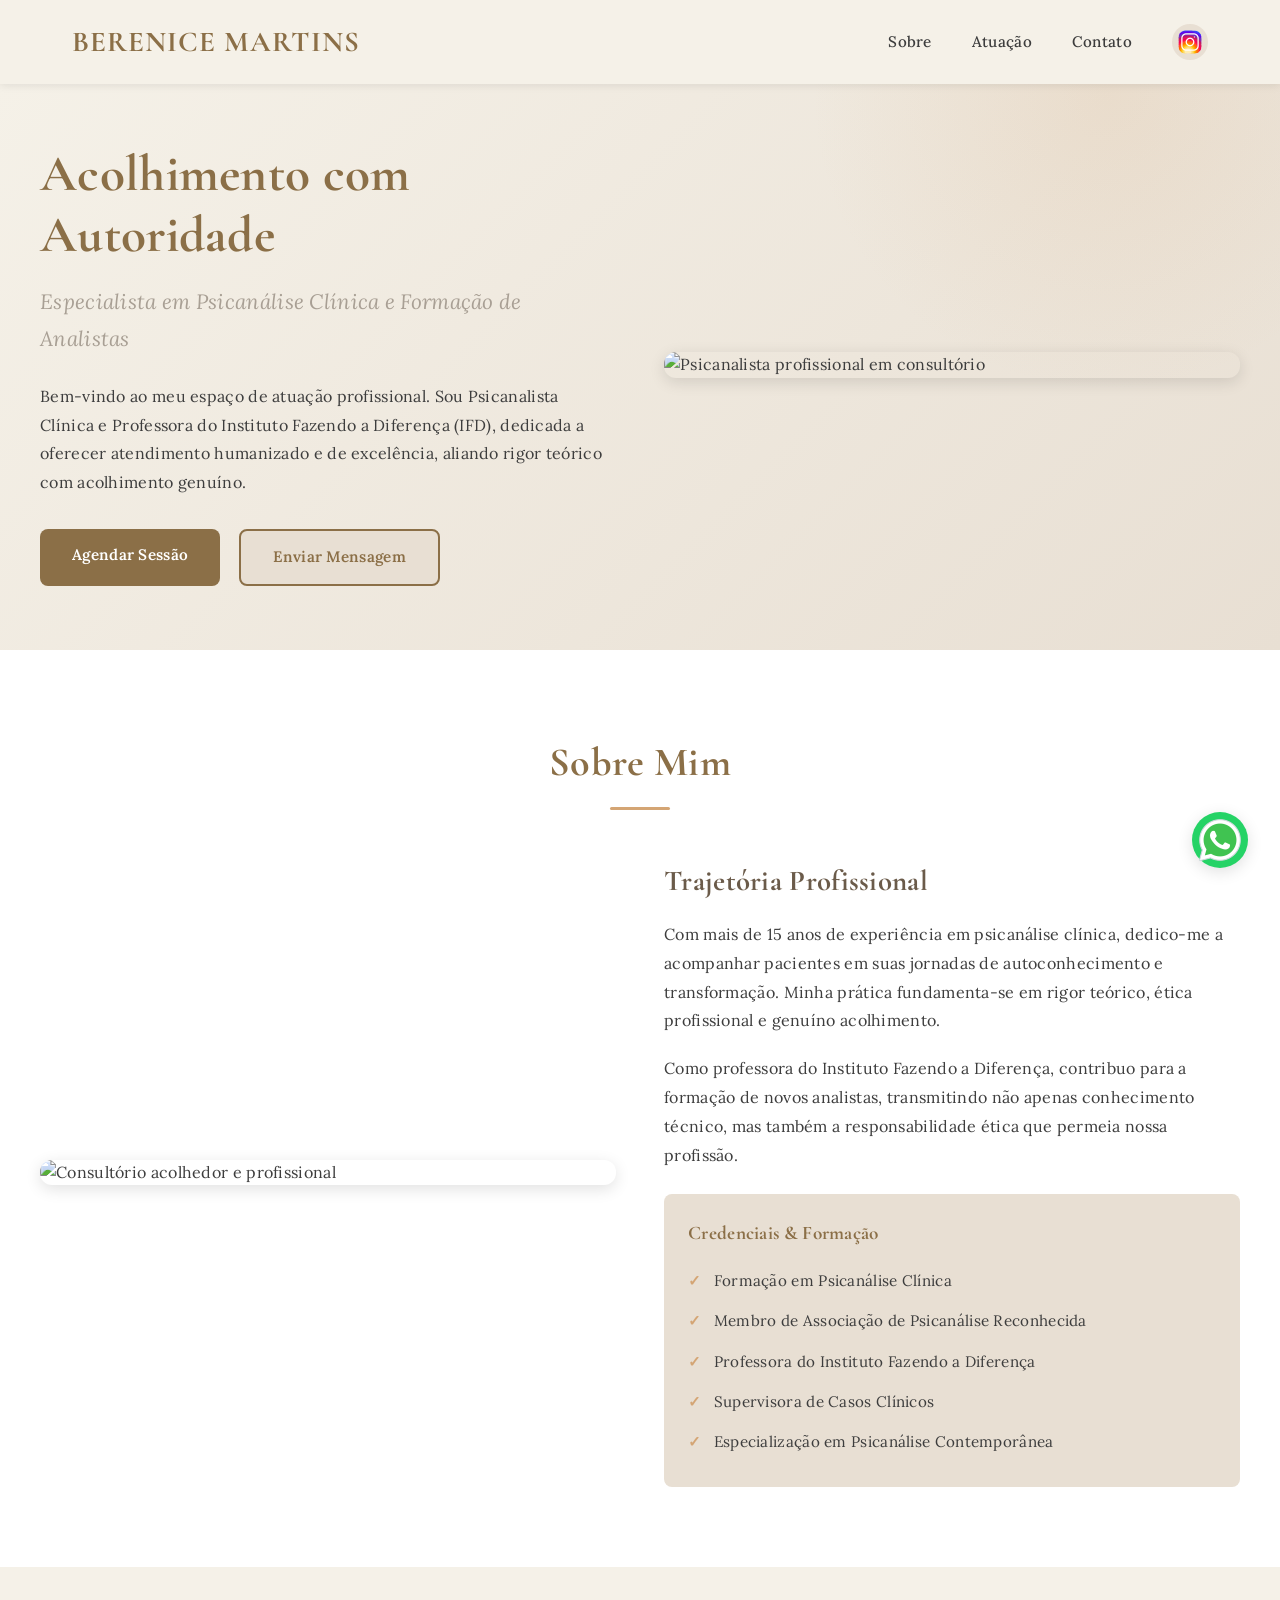
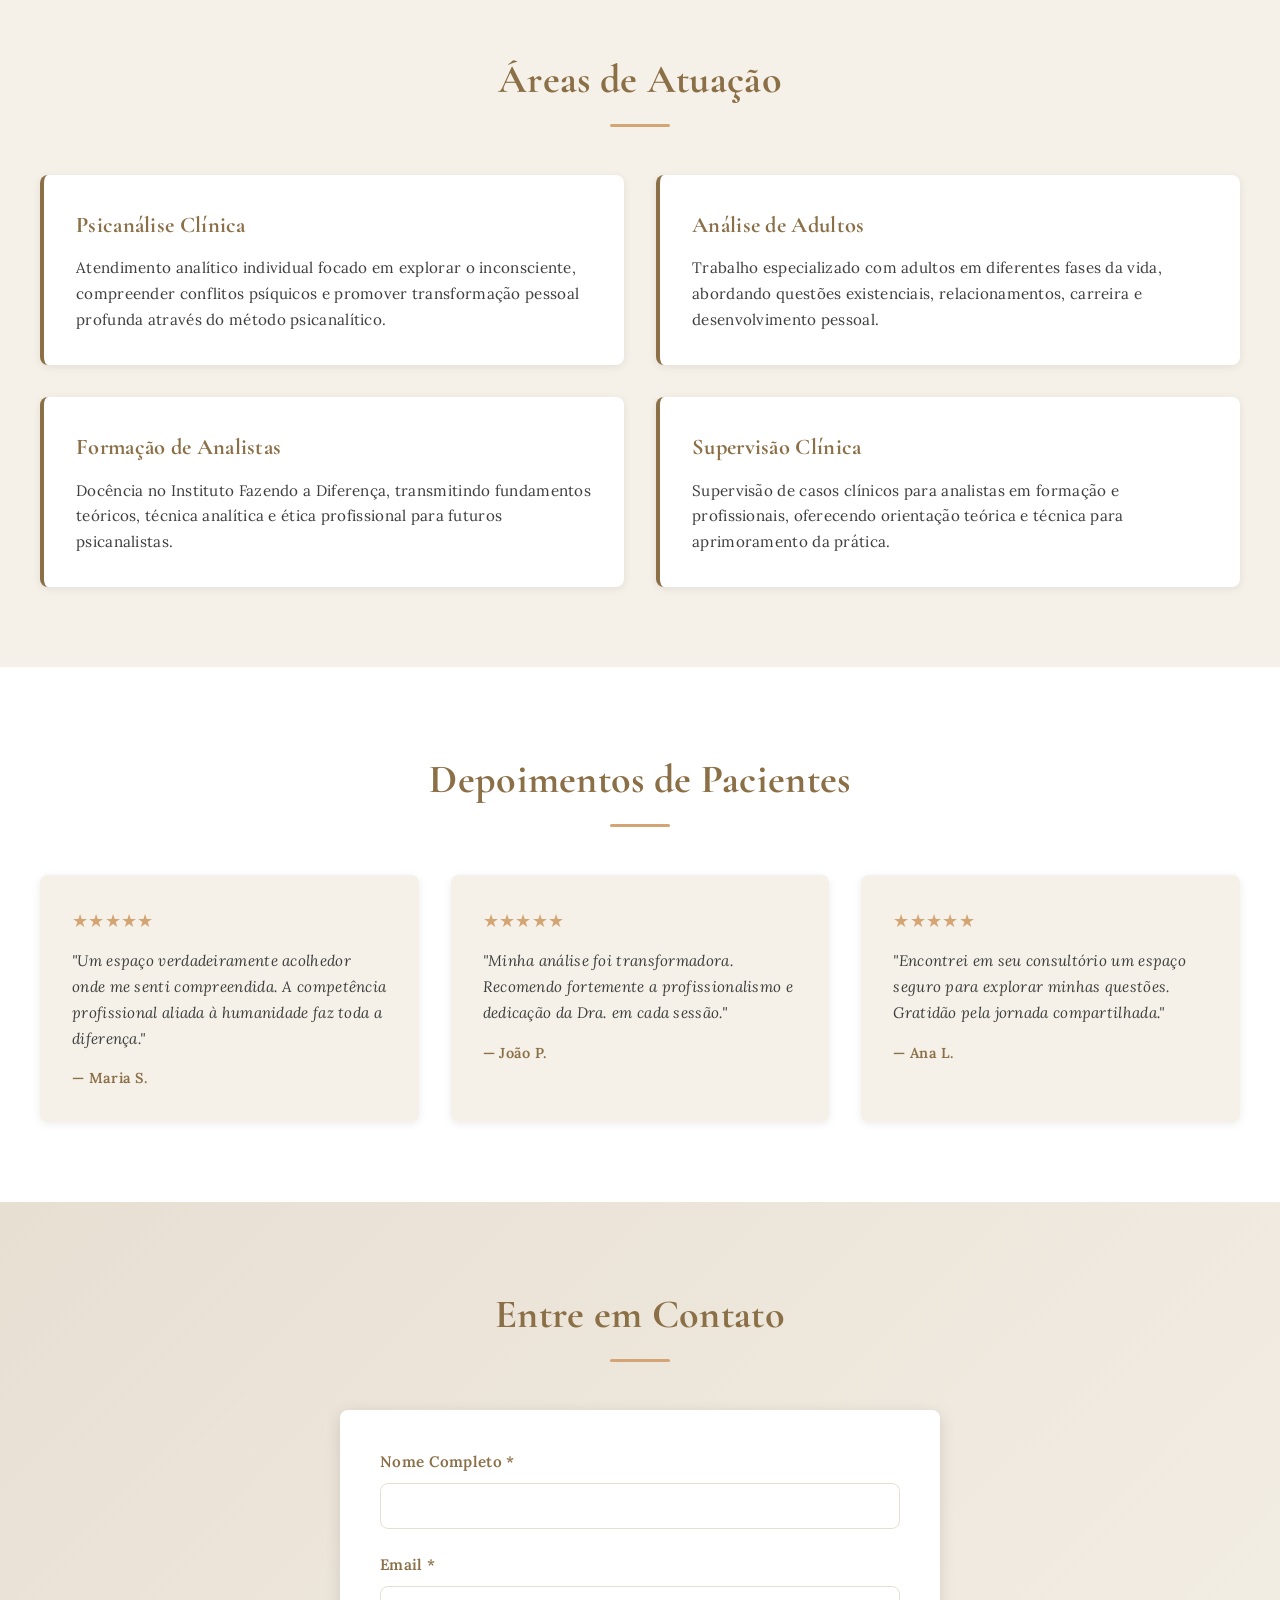
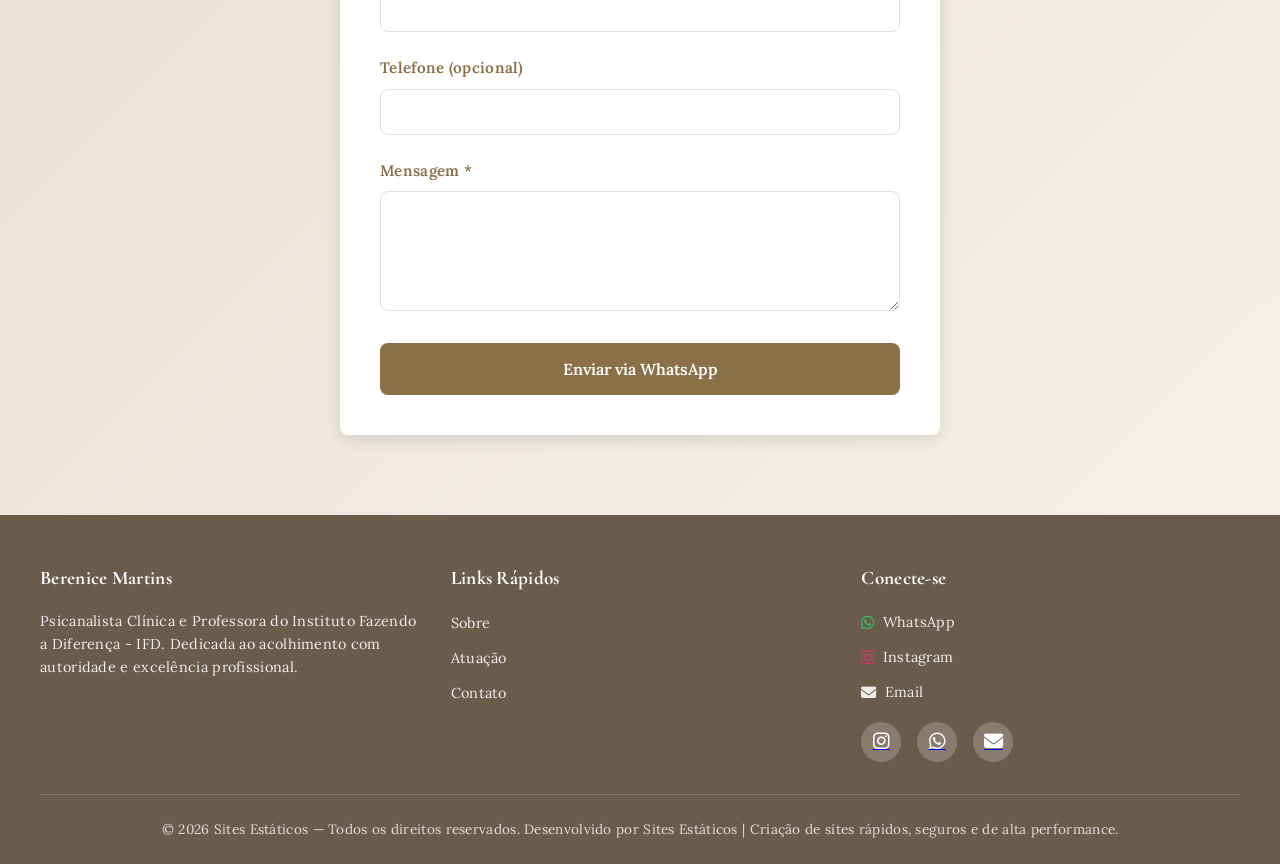
==== index.html @ ac076298 "correcao titulo" ====
<!doctype html>
<html lang="pt-BR">

<head>
  <meta charset="UTF-8" />
  <meta name="viewport" content="width=device-width, initial-scale=1.0, maximum-scale=1" />
  <meta name="description"
    content="Portfólio profissional de Psicanalista Clínica e Professora. Especialista em psicanálise clínica e formação de analistas. Acolhimento com autoridade." />
  <meta name="keywords" content="psicanalista, psicanálise, consultório, terapia, análise clínica" />
  <meta name="author" content="Dra. Psicanalista" />
  <meta property="og:title" content="Portfólio - Psicanalista Clínica & Professora" />
  <meta property="og:description" content="Especialista em psicanálise clínica. Acolhimento com autoridade." />
  <meta property="og:type" content="website" />

  <title>Psicanalista Clínica & Professora IFD Berenice Martins </title>
  <meta name="description"
    content="Psicanalista clínica no Piauíe online.">
  <link rel="stylesheet" href="https://cdnjs.cloudflare.com/ajax/libs/font-awesome/6.5.0/css/all.min.css">
  <link rel="preconnect" href="https://fonts.googleapis.com" />
  <link rel="preconnect" href="https://fonts.gstatic.com" crossorigin />
  <link
    href="https://fonts.googleapis.com/css2?family=Cormorant+Garamond:wght@400;500;600;700&family=Lora:wght@400;500;600&display=swap"
    rel="stylesheet" />
  <link rel="stylesheet" href="style.css">
</head>

<body>
  <!-- HEADER -->
  <header id="header">
    <div class="header-container">
      <a href="#" class="logo">BERENICE MARTINS</a>
      <nav>
        <ul>
          <li><a href="#sobre">Sobre</a></li>
          <li><a href="#atuacao">Atuação</a></li>
          <li><a href="#contato">Contato</a></li>
          <li class="social-header">
            <a href="https://www.instagram.com/berenicemartins.psi?igsh=Nmk4bHhrZTNqcXdi" target="_blank"
              rel="noopener noreferrer" title="Instagram"><img src="./assets/icons/icons8-instagram-30.png"
                alt="logo instagram"></a>
          </li>
        </ul>
      </nav>
    </div>
  </header>

  <!-- HERO SECTION -->
  <section class="hero">
    <div class="hero-container">
      <div class="hero-content">
        <h1>Acolhimento com Autoridade</h1>
        <p class="tagline">Especialista em Psicanálise Clínica e Formação de Analistas</p>
        <p>Bem-vindo ao meu espaço de atuação profissional. Sou Psicanalista Clínica e Professora do Instituto Fazendo a
          Diferença (IFD), dedicada a oferecer atendimento humanizado e de excelência, aliando rigor teórico com
          acolhimento genuíno.</p>
        <div class="cta-buttons">
          <a href="https://wa.me/5589994256021?text=Olá%2C%20gostaria%20de%20agendar%20uma%20sessão" target="_blank"
            class="btn btn-primary">Agendar Sessão</a>
          <a href="#contato" class="btn btn-secondary">Enviar Mensagem</a>
        </div>
      </div>
      <div class="hero-image">
        <img
          src="https://d2xsxph8kpxj0f.cloudfront.net/310419663032127117/JMiGe8tfADAdEvkP9dxLSn/hero-portrait-fhfPTEpHyEmERUcUrVKMDW.webp"
          alt="Psicanalista profissional em consultório" />
      </div>
    </div>
  </section>

  <!-- SOBRE SECTION -->
  <section class="sobre" id="sobre">
    <div class="section-container">
      <h2 class="section-title">Sobre Mim</h2>
      <div class="sobre-grid">
        <div class="sobre-image">
          <img
            src="https://d2xsxph8kpxj0f.cloudfront.net/310419663032127117/JMiGe8tfADAdEvkP9dxLSn/hero-consultorio-MKB4hD79UUqVMburv5hpd2.webp"
            alt="Consultório acolhedor e profissional" />
        </div>
        <div class="sobre-content">
          <h3>Trajetória Profissional</h3>
          <p>Com mais de 15 anos de experiência em psicanálise clínica, dedico-me a acompanhar pacientes em suas
            jornadas de autoconhecimento e transformação. Minha prática fundamenta-se em rigor teórico, ética
            profissional e genuíno acolhimento.</p>
          <p>Como professora do Instituto Fazendo a Diferença, contribuo para a formação de novos analistas,
            transmitindo não apenas conhecimento técnico, mas também a responsabilidade ética que permeia nossa
            profissão.</p>
          <div class="credentials">
            <h4>Credenciais & Formação</h4>
            <ul>
              <li>Formação em Psicanálise Clínica</li>
              <li>Membro de Associação de Psicanálise Reconhecida</li>
              <li>Professora do Instituto Fazendo a Diferença</li>
              <li>Supervisora de Casos Clínicos</li>
              <li>Especialização em Psicanálise Contemporânea</li>
            </ul>
          </div>
        </div>
      </div>
    </div>
  </section>

  <!-- ATUAÇÃO SECTION -->
  <section class="atuacao" id="atuacao">
    <div class="section-container">
      <h2 class="section-title">Áreas de Atuação</h2>
      <div class="atuacao-grid">
        <div class="atuacao-card">
          <h3>Psicanálise Clínica</h3>
          <p>Atendimento analítico individual focado em explorar o inconsciente, compreender conflitos psíquicos e
            promover transformação pessoal profunda através do método psicanalítico.</p>
        </div>
        <div class="atuacao-card">
          <h3>Análise de Adultos</h3>
          <p>Trabalho especializado com adultos em diferentes fases da vida, abordando questões existenciais,
            relacionamentos, carreira e desenvolvimento pessoal.</p>
        </div>
        <div class="atuacao-card">
          <h3>Formação de Analistas</h3>
          <p>Docência no Instituto Fazendo a Diferença, transmitindo fundamentos teóricos, técnica analítica e ética
            profissional para futuros psicanalistas.</p>
        </div>
        <div class="atuacao-card">
          <h3>Supervisão Clínica</h3>
          <p>Supervisão de casos clínicos para analistas em formação e profissionais, oferecendo orientação teórica e
            técnica para aprimoramento da prática.</p>
        </div>
      </div>
    </div>
  </section>

  <!-- PROVA SOCIAL SECTION -->
  <section class="prova-social">
    <div class="section-container">
      <h2 class="section-title">Depoimentos de Pacientes</h2>
      <div class="testimonials">
        <div class="testimonial-card">
          <div class="stars">★★★★★</div>
          <p class="testimonial-text">"Um espaço verdadeiramente acolhedor onde me senti compreendida. A competência
            profissional aliada à humanidade faz toda a diferença."</p>
          <p class="testimonial-author">— Maria S.</p>
        </div>
        <div class="testimonial-card">
          <div class="stars">★★★★★</div>
          <p class="testimonial-text">"Minha análise foi transformadora. Recomendo fortemente a profissionalismo e
            dedicação da Dra. em cada sessão."</p>
          <p class="testimonial-author">— João P.</p>
        </div>
        <div class="testimonial-card">
          <div class="stars">★★★★★</div>
          <p class="testimonial-text">"Encontrei em seu consultório um espaço seguro para explorar minhas questões.
            Gratidão pela jornada compartilhada."</p>
          <p class="testimonial-author">— Ana L.</p>
        </div>
      </div>
    </div>
  </section>

  <!-- CONTATO SECTION -->
  <section class="contato" id="contato">
    <div class="section-container">
      <h2 class="section-title">Entre em Contato</h2>
      <div class="form-container">
        <form id="contactForm">
          <div class="form-group required">
            <label for="name">Nome Completo</label>
            <input type="text" id="name" name="name" required />
          </div>
          <div class="form-group required">
            <label for="email">Email</label>
            <input type="email" id="email" name="email" required />
          </div>
          <div class="form-group">
            <label for="phone">Telefone (opcional)</label>
            <input type="tel" id="phone" name="phone" />
          </div>
          <div class="form-group required">
            <label for="message">Mensagem</label>
            <textarea id="message" name="message" required></textarea>
          </div>
          <button type="submit" class="form-submit">Enviar via WhatsApp</button>
          <div id="formFeedback" class="form-feedback"></div>
        </form>
      </div>
    </div>
  </section>
  <!-- FOOTER -->
  <footer>
    <div class="footer-container">
      <div class="footer-grid">
        <div class="footer-section">
          <h4>Berenice Martins</h4>
          <p>
            Psicanalista Clínica e Professora do Instituto Fazendo a Diferença - IFD.
            Dedicada ao acolhimento com autoridade e excelência profissional.
          </p>
        </div>

        <div class="footer-section">
          <h4>Links Rápidos</h4>
          <ul class="footer-links">
            <li><a href="#sobre">Sobre</a></li>
            <li><a href="#atuacao">Atuação</a></li>
            <li><a href="#contato">Contato</a></li>
          </ul>
        </div>

        <div class="footer-section">
          <h4>Conecte-se</h4>
          <ul class="footer-links">
            <li>
              <a href="https://wa.me/5589994256021" target="_blank">
                <i class="fa-brands fa-whatsapp"></i> WhatsApp
              </a>
            </li>
            <li>
              <a href="https://www.instagram.com/berenicemartins.psi?igsh=Nmk4bHhrZTNqcXdi" target="_blank">
                <i class="fa-brands fa-instagram"></i> Instagram
              </a>
            </li>
            <li>
              <a href="mailto:psiberenicemartins@gmail.com">
                <i class="fa-solid fa-envelope"></i> Email
              </a>
            </li>
          </ul>

          <div class="footer-social">
            <a href="https://instagram.com/psicanalista" target="_blank" rel="noopener noreferrer" title="Instagram">
              <i class="fa-brands fa-instagram"></i>
            </a>

            <a href="https://wa.me/5589994256021" target="_blank" rel="noopener noreferrer" title="WhatsApp">
              <i class="fa-brands fa-whatsapp"></i>
            </a>

            <a href="mailto:contato@psicanalista.com" title="Email">
              <i class="fa-solid fa-envelope"></i>
            </a>
          </div>
        </div>
      </div>

      <div class="footer-bottom">
        <p>
          &copy; <span id="year"></span> Sites Estáticos — Todos os direitos reservados.
          Desenvolvido por Sites Estáticos | Criação de sites rápidos, seguros e de alta performance.
        </p>
      </div>
    </div>
  </footer>

  <!-- FLOATING WHATSAPP BUTTON -->
  <a href="https://wa.me/5589994256021" target="_blank" rel="noopener noreferrer" class="whatsapp-float"
    title="Contate via WhatsApp"><img src="./assets/icons/icons8-whatsapp-50.png" alt="" srcset=""></a>
  <script src="./script.js"></script>
</body>

</html>
---- style.css ----
* {
  margin: 0;
  padding: 0;
  box-sizing: border-box;
}

:root {
  --color-bege-light: #F5F1E8;
  --color-bege-arena: #E8DFD3;
  --color-marrom-medio: #6B5B4A;
  --color-marrom-cafe: #8B6F47;
  --color-taupe: #A89F94;
  --color-caramelo: #D4A574;
  --color-text-dark: #3D3D3D;
  --color-white: #FFFFFF;
  --transition-smooth: all 0.3s ease;
  --shadow-subtle: 0 2px 8px rgba(0, 0, 0, 0.08);
  --shadow-medium: 0 4px 16px rgba(0, 0, 0, 0.12);
  --border-radius: 8px;
}

html {
  scroll-behavior: smooth;
}

body {
  font-family: 'Lora', serif;
  background-color: var(--color-bege-light);
  color: var(--color-text-dark);
  line-height: 1.6;
  letter-spacing: 0.3px;
}

/* HEADER */
header {
  position: fixed;
  top: 0;
  width: 100%;
  background-color: rgba(245, 241, 232, 0.98);
  backdrop-filter: blur(10px);
  box-shadow: var(--shadow-subtle);
  z-index: 1000;
  transition: var(--transition-smooth);
}

header.scrolled {
  box-shadow: var(--shadow-medium);
}

.header-container {
  max-width: 1200px;
  margin: 0 auto;
  padding: 1.2rem 2rem;
  display: flex;
  justify-content: space-between;
  align-items: center;
}

.logo {
  font-family: 'Cormorant Garamond', serif;
  font-size: 1.8rem;
  font-weight: 700;
  color: var(--color-marrom-cafe);
  text-decoration: none;
  letter-spacing: 1px;
  transition: var(--transition-smooth);
}

.logo:hover {
  color: var(--color-caramelo);
}

nav ul {
  display: flex;
  list-style: none;
  gap: 2.5rem;
  align-items: center;
}

nav a {
  text-decoration: none;
  color: var(--color-text-dark);
  font-size: 0.95rem;
  font-weight: 500;
  transition: var(--transition-smooth);
  position: relative;
}

nav a::after {
  content: '';
  position: absolute;
  bottom: -4px;
  left: 0;
  width: 0;
  height: 2px;
  background-color: var(--color-marrom-cafe);
  transition: width 0.3s ease;
}

nav a:hover::after {
  width: 100%;
}

.social-header {
  display: flex;
  gap: 1.2rem;
  align-items: center;
}

.social-header a {
  display: inline-flex;
  align-items: center;
  justify-content: center;
  width: 36px;
  height: 36px;
  border-radius: 50%;
  background-color: var(--color-bege-arena);
  color: var(--color-marrom-cafe);
  transition: var(--transition-smooth);
  font-size: 1rem;
}

.social-header a:hover {
  background-color: var(--color-marrom-cafe);
  color: var(--color-white);
  transform: translateY(-2px);
}

/* HERO SECTION */
.hero {
  margin-top: 80px;
  padding: 4rem 2rem;
  background: linear-gradient(135deg, var(--color-bege-light) 0%, var(--color-bege-arena) 100%);
  position: relative;
  overflow: hidden;
}

.hero::before {
  content: '';
  position: absolute;
  top: -50%;
  right: -10%;
  width: 600px;
  height: 600px;
  background: radial-gradient(circle, rgba(212, 165, 116, 0.15) 0%, transparent 70%);
  border-radius: 50%;
  pointer-events: none;
}

.hero-container {
  max-width: 1200px;
  margin: 0 auto;
  display: grid;
  grid-template-columns: 1fr 1fr;
  gap: 3rem;
  align-items: center;
  position: relative;
  z-index: 1;
}

.hero-content h1 {
  font-family: 'Cormorant Garamond', serif;
  font-size: 3.2rem;
  font-weight: 700;
  color: var(--color-marrom-cafe);
  margin-bottom: 1rem;
  line-height: 1.2;
}

.hero-content .tagline {
  font-size: 1.3rem;
  color: var(--color-taupe);
  font-style: italic;
  margin-bottom: 1.5rem;
  font-weight: 400;
}

.hero-content p {
  font-size: 1rem;
  color: var(--color-text-dark);
  margin-bottom: 2rem;
  line-height: 1.8;
}

.cta-buttons {
  display: flex;
  gap: 1.2rem;
  flex-wrap: wrap;
}

.btn {
  padding: 0.9rem 2rem;
  border: none;
  border-radius: var(--border-radius);
  font-family: 'Lora', serif;
  font-size: 0.95rem;
  font-weight: 600;
  cursor: pointer;
  transition: var(--transition-smooth);
  text-decoration: none;
  display: inline-block;
  text-align: center;
}

.btn-primary {
  background-color: var(--color-marrom-cafe);
  color: var(--color-white);
}

.btn-primary:hover {
  background-color: var(--color-caramelo);
  transform: translateY(-2px);
  box-shadow: var(--shadow-medium);
}

.btn-secondary {
  background-color: var(--color-bege-arena);
  color: var(--color-marrom-cafe);
  border: 2px solid var(--color-marrom-cafe);
}

.btn-secondary:hover {
  background-color: var(--color-marrom-cafe);
  color: var(--color-white);
  transform: translateY(-2px);
}

.hero-image {
  position: relative;
  border-radius: 12px;
  overflow: hidden;
  box-shadow: var(--shadow-medium);
}

.hero-image img {
  width: 100%;
  height: auto;
  display: block;
  transition: transform 0.4s ease;
}

.hero-image:hover img {
  transform: scale(1.02);
}

/* FLOATING WHATSAPP BUTTON */
.whatsapp-float {
  position: fixed;
  bottom: 2rem;
  right: 2rem;
  width: 56px;
  height: 56px;
  background-color: #25D366;
  border-radius: 50%;
  display: flex;
  align-items: center;
  justify-content: center;
  color: white;
  font-size: 1.8rem;
  text-decoration: none;
  box-shadow: var(--shadow-medium);
  transition: var(--transition-smooth);
  z-index: 999;
}

.whatsapp-float:hover {
  transform: scale(1.1) translateY(-4px);
  background-color: #20BA5A;
}

/* SOBRE SECTION */
.sobre {
  padding: 5rem 2rem;
  background-color: var(--color-white);
}

.section-container {
  max-width: 1200px;
  margin: 0 auto;
}

.section-title {
  font-family: 'Cormorant Garamond', serif;
  font-size: 2.5rem;
  font-weight: 700;
  color: var(--color-marrom-cafe);
  margin-bottom: 3rem;
  text-align: center;
  position: relative;
  padding-bottom: 1rem;
}

.section-title::after {
  content: '';
  position: absolute;
  bottom: 0;
  left: 50%;
  transform: translateX(-50%);
  width: 60px;
  height: 3px;
  background-color: var(--color-caramelo);
  border-radius: 2px;
}

.sobre-grid {
  display: grid;
  grid-template-columns: 1fr 1fr;
  gap: 3rem;
  align-items: center;
}

.sobre-image {
  border-radius: 12px;
  overflow: hidden;
  box-shadow: var(--shadow-medium);
}

.sobre-image img {
  width: 100%;
  height: auto;
  display: block;
}

.sobre-content h3 {
  font-family: 'Cormorant Garamond', serif;
  font-size: 1.8rem;
  color: var(--color-marrom-medio);
  margin-bottom: 1rem;
}

.sobre-content p {
  font-size: 1rem;
  color: var(--color-text-dark);
  margin-bottom: 1.2rem;
  line-height: 1.8;
}

.credentials {
  background-color: var(--color-bege-arena);
  padding: 1.5rem;
  border-radius: var(--border-radius);
  margin-top: 1.5rem;
}

.credentials h4 {
  font-family: 'Cormorant Garamond', serif;
  font-size: 1.2rem;
  color: var(--color-marrom-cafe);
  margin-bottom: 0.8rem;
}

.credentials ul {
  list-style: none;
  padding-left: 0;
}

.credentials li {
  padding: 0.5rem 0;
  color: var(--color-text-dark);
  font-size: 0.95rem;
}

.credentials li::before {
  content: '✓ ';
  color: var(--color-caramelo);
  font-weight: bold;
  margin-right: 0.5rem;
}

/* ATUAÇÃO SECTION */
.atuacao {
  padding: 5rem 2rem;
  background-color: var(--color-bege-light);
}

.atuacao-grid {
  display: grid;
  grid-template-columns: repeat(2, 1fr);
  gap: 2rem;
}

.atuacao-card {
  background-color: var(--color-white);
  padding: 2rem;
  border-radius: var(--border-radius);
  box-shadow: var(--shadow-subtle);
  transition: var(--transition-smooth);
  border-left: 4px solid var(--color-marrom-cafe);
}

.atuacao-card:hover {
  transform: translateY(-4px);
  box-shadow: var(--shadow-medium);
}

.atuacao-card h3 {
  font-family: 'Cormorant Garamond', serif;
  font-size: 1.4rem;
  color: var(--color-marrom-cafe);
  margin-bottom: 0.8rem;
}

.atuacao-card p {
  font-size: 0.95rem;
  color: var(--color-text-dark);
  line-height: 1.7;
}

/* PROVA SOCIAL SECTION */
.prova-social {
  padding: 5rem 2rem;
  background-color: var(--color-white);
}

.testimonials {
  display: grid;
  grid-template-columns: repeat(3, 1fr);
  gap: 2rem;
}

.testimonial-card {
  background-color: var(--color-bege-light);
  padding: 2rem;
  border-radius: var(--border-radius);
  box-shadow: var(--shadow-subtle);
  transition: var(--transition-smooth);
}

.testimonial-card:hover {
  box-shadow: var(--shadow-medium);
}

.stars {
  color: var(--color-caramelo);
  font-size: 1.1rem;
  margin-bottom: 0.8rem;
}

.testimonial-text {
  font-size: 0.95rem;
  color: var(--color-text-dark);
  margin-bottom: 1rem;
  line-height: 1.7;
  font-style: italic;
}

.testimonial-author {
  font-weight: 600;
  color: var(--color-marrom-cafe);
  font-size: 0.9rem;
}

/* FORMULÁRIO SECTION */
.contato {
  padding: 5rem 2rem;
  background: linear-gradient(135deg, var(--color-bege-arena) 0%, var(--color-bege-light) 100%);
}

.form-container {
  max-width: 600px;
  margin: 0 auto;
  background-color: var(--color-white);
  padding: 2.5rem;
  border-radius: var(--border-radius);
  box-shadow: var(--shadow-medium);
}

.form-group {
  margin-bottom: 1.5rem;
}

.form-group label {
  display: block;
  font-weight: 600;
  color: var(--color-marrom-cafe);
  margin-bottom: 0.5rem;
  font-size: 0.95rem;
}

.form-group input,
.form-group textarea {
  width: 100%;
  padding: 0.8rem;
  border: 1px solid var(--color-bege-arena);
  border-radius: var(--border-radius);
  font-family: 'Lora', serif;
  font-size: 0.95rem;
  color: var(--color-text-dark);
  transition: var(--transition-smooth);
}

.form-group input:focus,
.form-group textarea:focus {
  outline: none;
  border-color: var(--color-marrom-cafe);
  box-shadow: 0 0 0 3px rgba(139, 111, 71, 0.1);
}

.form-group textarea {
  resize: vertical;
  min-height: 120px;
}

.form-group.required label::after {
  content: ' *';
  color: var(--color-marrom-cafe);
}

.form-submit {
  width: 100%;
  padding: 1rem;
  background-color: var(--color-marrom-cafe);
  color: var(--color-white);
  border: none;
  border-radius: var(--border-radius);
  font-family: 'Lora', serif;
  font-size: 1rem;
  font-weight: 600;
  cursor: pointer;
  transition: var(--transition-smooth);
}

.form-submit:hover {
  background-color: var(--color-caramelo);
  transform: translateY(-2px);
  box-shadow: var(--shadow-medium);
}

.form-feedback {
  margin-top: 1rem;
  padding: 1rem;
  border-radius: var(--border-radius);
  text-align: center;
  display: none;
  font-weight: 600;
}

.form-feedback.success {
  background-color: #D4EDDA;
  color: #155724;
  display: block;
}

.form-feedback.error {
  background-color: #F8D7DA;
  color: #721C24;
  display: block;
}

/* FOOTER */
footer {
  background-color: var(--color-marrom-medio);
  color: var(--color-white);
  padding: 3rem 2rem 1.5rem;
}

.footer-container {
  max-width: 1200px;
  margin: 0 auto;
}

.footer-grid {
  display: grid;
  grid-template-columns: repeat(3, 1fr);
  gap: 2rem;
  margin-bottom: 2rem;
}

.footer-section h4 {
  font-family: 'Cormorant Garamond', serif;
  font-size: 1.2rem;
  margin-bottom: 1rem;
}

.footer-section p {
  font-size: 0.9rem;
  line-height: 1.6;
  opacity: 0.9;
}

.footer-links {
  list-style: none;
}

.footer-links li {
  margin-bottom: 0.6rem;
}

.footer-links a {
  color: var(--color-white);
  text-decoration: none;
  font-size: 0.9rem;
  transition: var(--transition-smooth);
  opacity: 0.9;
  display: inline-flex;
  align-items: center;
}

.footer-links a:hover {
  opacity: 1;
  text-decoration: underline;
}

/* ===== AJUSTE DOS ÍCONES ===== */

.footer-links a i {
  margin-right: 8px;
  font-size: 0.95rem;
  transition: var(--transition-smooth);
}

.footer-social {
  display: flex;
  gap: 1rem;
  margin-top: 1rem;
}

.footer-social a {
  display: inline-flex;
  align-items: center;
  justify-content: center;
  width: 40px;
  height: 40px;
  border-radius: 50%;
  background-color: rgba(255, 255, 255, 0.2);
  transition: var(--transition-smooth);
  font-size: 1.2rem;
}

/* Ícones dentro dos botões circulares */
.footer-social a i {
  color: var(--color-white);
  transition: var(--transition-smooth);
}

.footer-social a:hover {
  background-color: var(--color-caramelo);
  transform: translateY(-2px);
}

.footer-social a:hover i {
  transform: scale(1.1);
}

/* Cores oficiais dentro da lista (não no botão redondo) */
.footer-links .fa-whatsapp {
  color: #25D366;
}

.footer-links .fa-instagram {
  color: #E1306C;
}

.footer-links .fa-envelope {
  color: var(--color-white);
}

/* ================================= */

.footer-bottom {
  border-top: 1px solid rgba(255, 255, 255, 0.2);
  padding-top: 1.5rem;
  text-align: center;
  font-size: 0.85rem;
  opacity: 0.8;
}

/* RESPONSIVIDADE */
@media (max-width: 768px) {
  .header-container {
    flex-direction: column;
    gap: 1rem;
  }

  nav ul {
    gap: 1.5rem;
    font-size: 0.85rem;
  }

  .hero-container {
    grid-template-columns: 1fr;
    gap: 2rem;
  }

  .hero-content h1 {
    font-size: 2.2rem;
  }

  .sobre-grid,
  .atuacao-grid {
    grid-template-columns: 1fr;
  }

  .testimonials {
    grid-template-columns: 1fr;
  }

  .footer-grid {
    grid-template-columns: 1fr;
  }

  .section-title {
    font-size: 2rem;
  }

  .cta-buttons {
    flex-direction: column;
  }

  .btn {
    width: 100%;
  }

  .whatsapp-float {
    bottom: 1.5rem;
    right: 1.5rem;
    width: 50px;
    height: 50px;
    font-size: 1.5rem;
  }
}

@media (max-width: 480px) {
  body {
    font-size: 0.9rem;
  }

  .hero {
    padding: 2rem 1rem;
    margin-top: 70px;
  }

  .hero-content h1 {
    font-size: 1.8rem;
  }

  .hero-content .tagline {
    font-size: 1.1rem;
  }

  .section-title {
    font-size: 1.6rem;
  }

  .form-container {
    padding: 1.5rem;
  }

  nav ul {
    gap: 1rem;
    font-size: 0.75rem;
  }
}
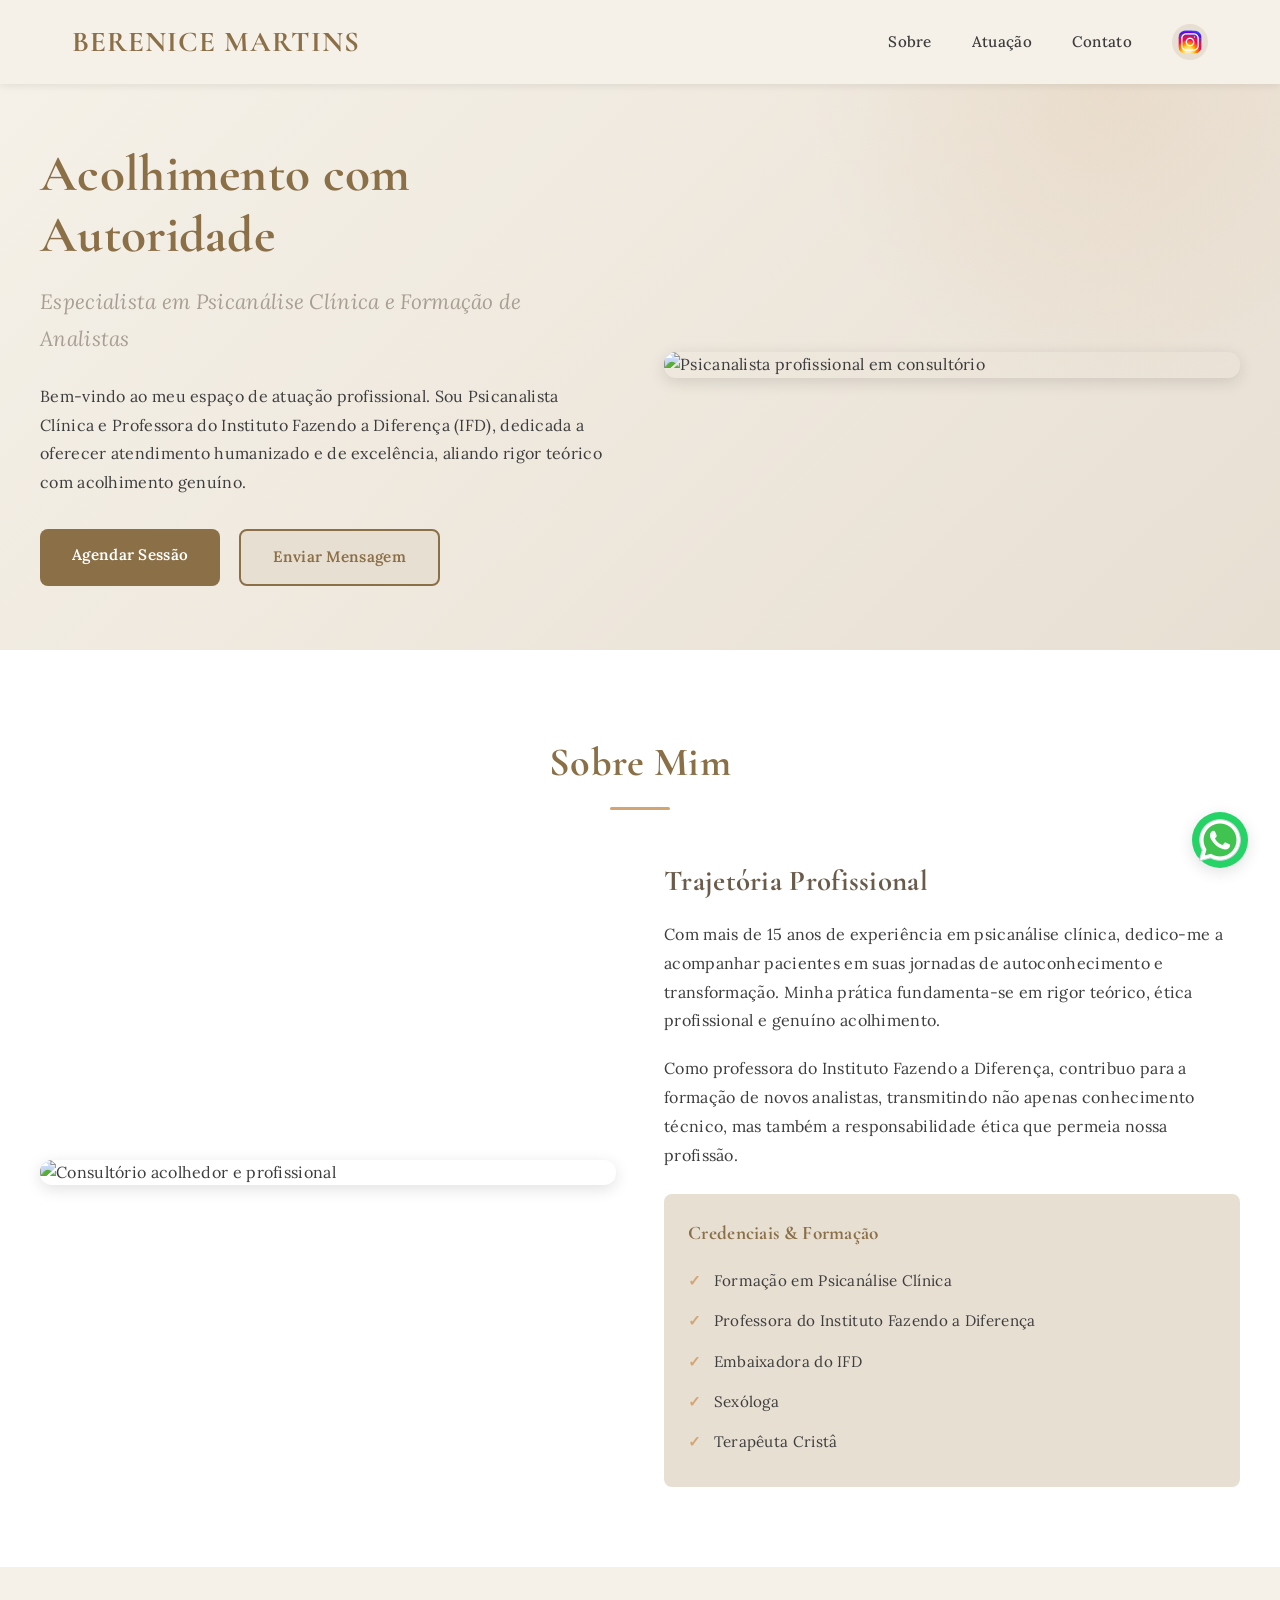
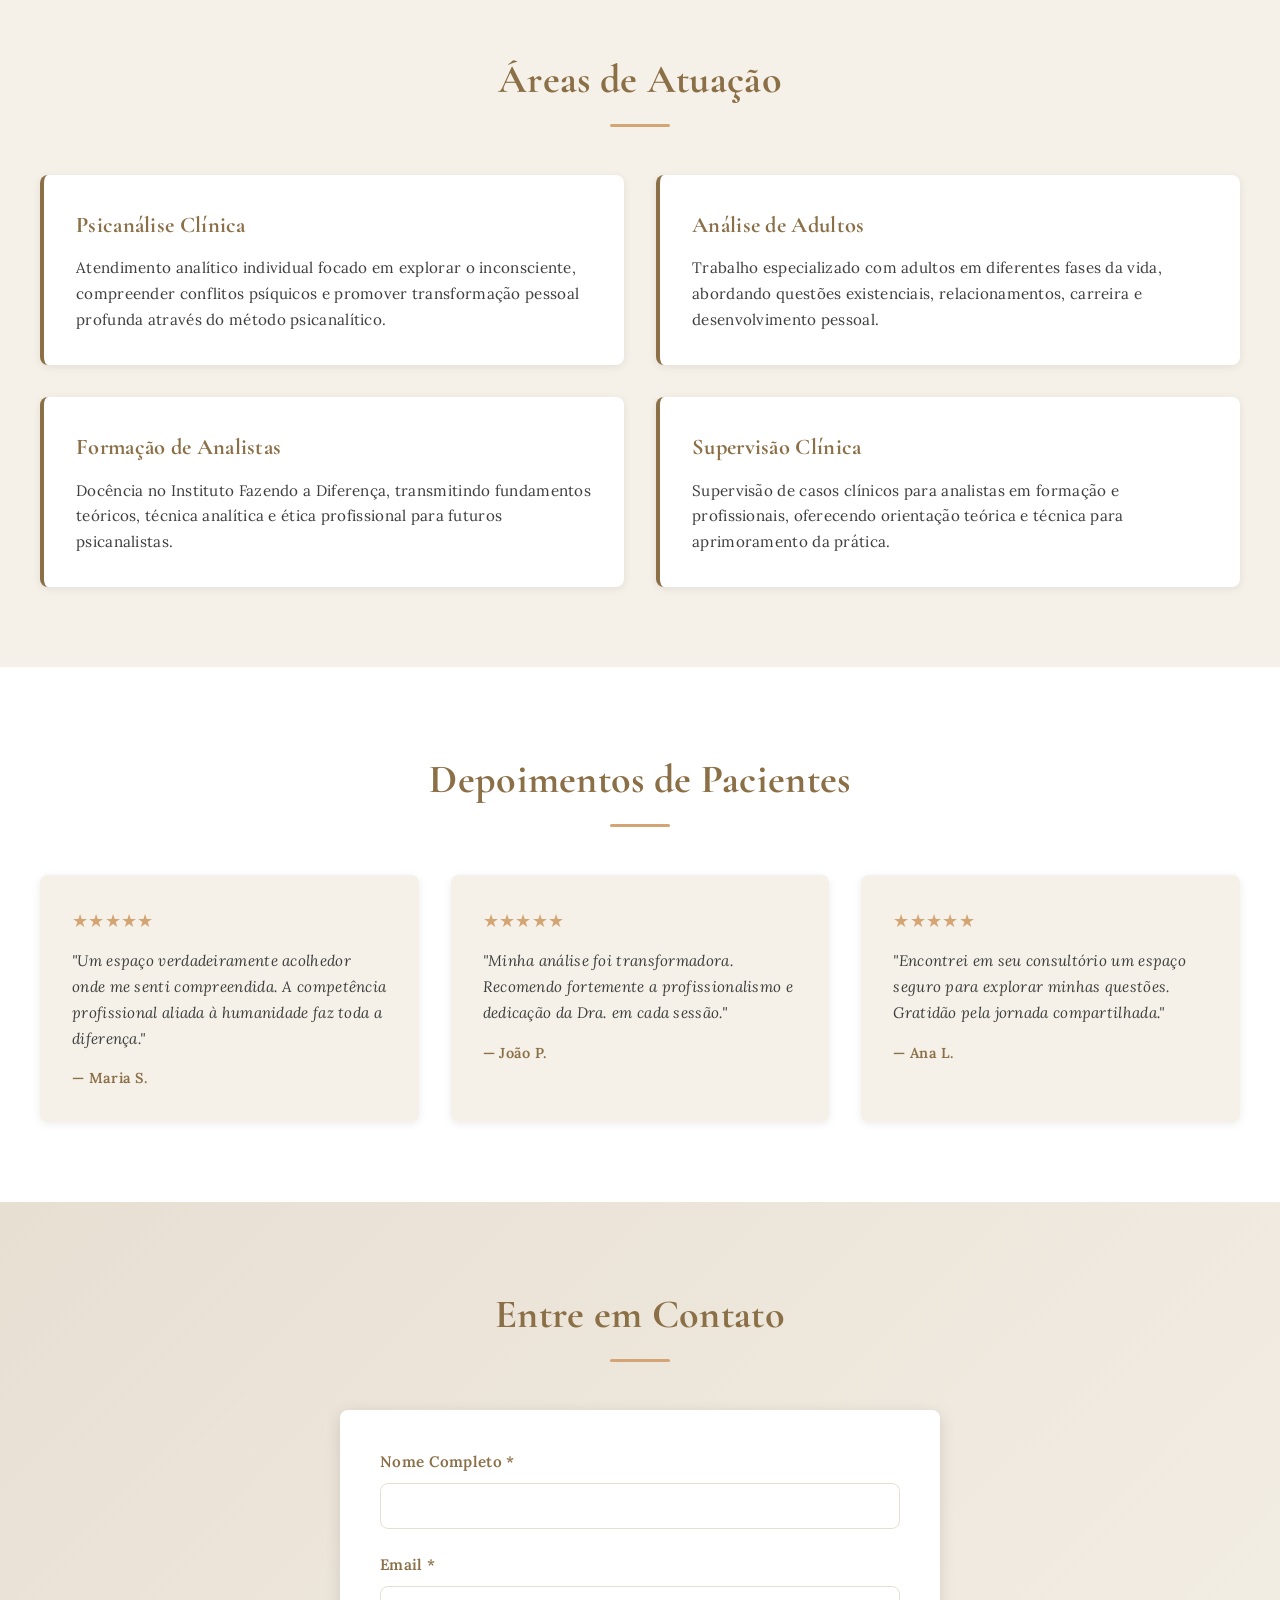
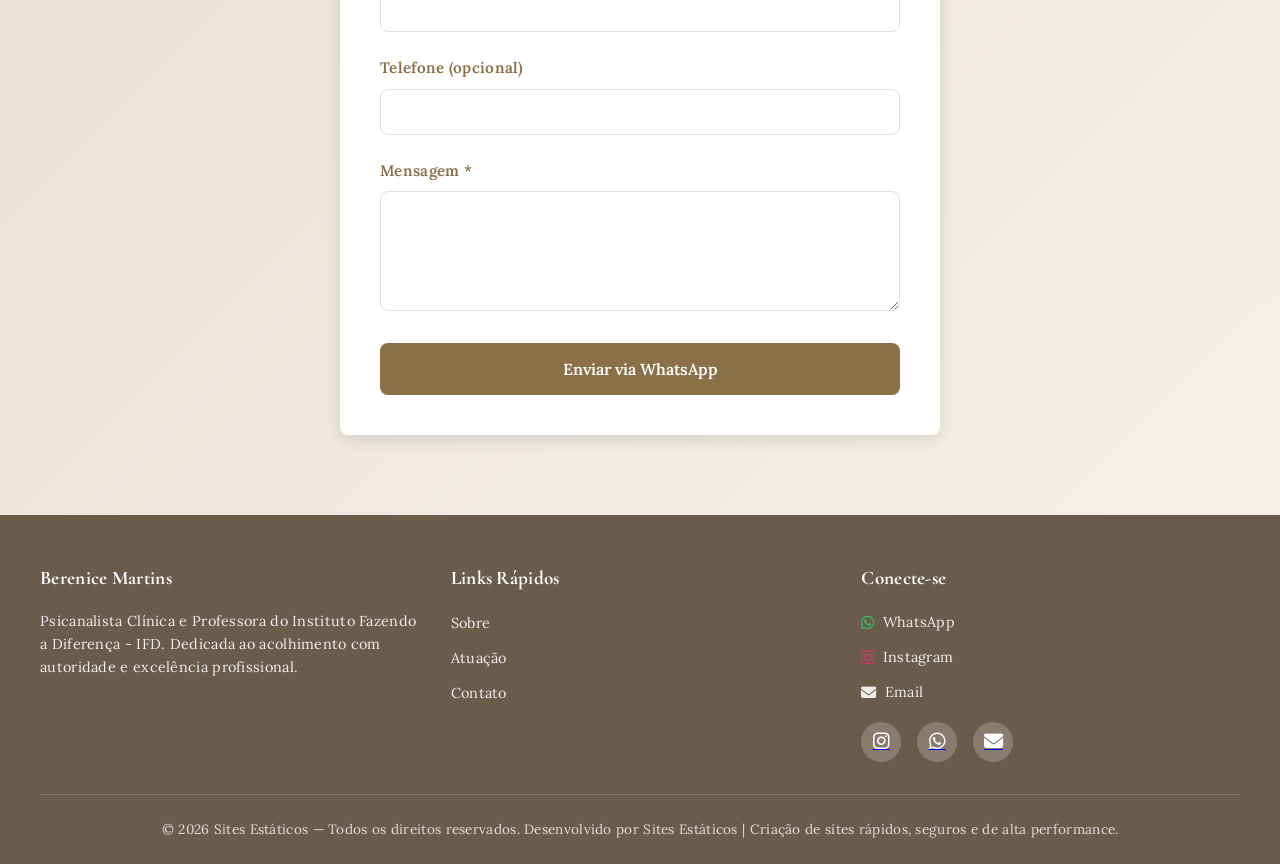
==== commit 94fb041a: "inserção de informações sobre mim" ====
--- a/index.html
+++ b/index.html
@@ -12,9 +12,9 @@
   <meta property="og:description" content="Especialista em psicanálise clínica. Acolhimento com autoridade." />
   <meta property="og:type" content="website" />
 
-  <title>Psicanalista Clínica & Professora IFD Berenice Martins </title>
+  <title>Psicanalista Clínica, Professora IFD e Embaixadora do IFD no Piauí Berenice Martins </title>
   <meta name="description"
-    content="Psicanalista clínica no Piauíe online.">
+    content="Psicanalista clínica no Piauí, embaixadora do IFD e atendimentos online e presencial.">
   <link rel="stylesheet" href="https://cdnjs.cloudflare.com/ajax/libs/font-awesome/6.5.0/css/all.min.css">
   <link rel="preconnect" href="https://fonts.googleapis.com" />
   <link rel="preconnect" href="https://fonts.gstatic.com" crossorigin />
@@ -89,10 +89,10 @@
             <h4>Credenciais & Formação</h4>
             <ul>
               <li>Formação em Psicanálise Clínica</li>
-              <li>Membro de Associação de Psicanálise Reconhecida</li>
               <li>Professora do Instituto Fazendo a Diferença</li>
-              <li>Supervisora de Casos Clínicos</li>
-              <li>Especialização em Psicanálise Contemporânea</li>
+              <li>Embaixadora do IFD</li>
+              <li>Sexóloga</li>
+              <li>Terapêuta Cristâ</li>
             </ul>
           </div>
         </div>
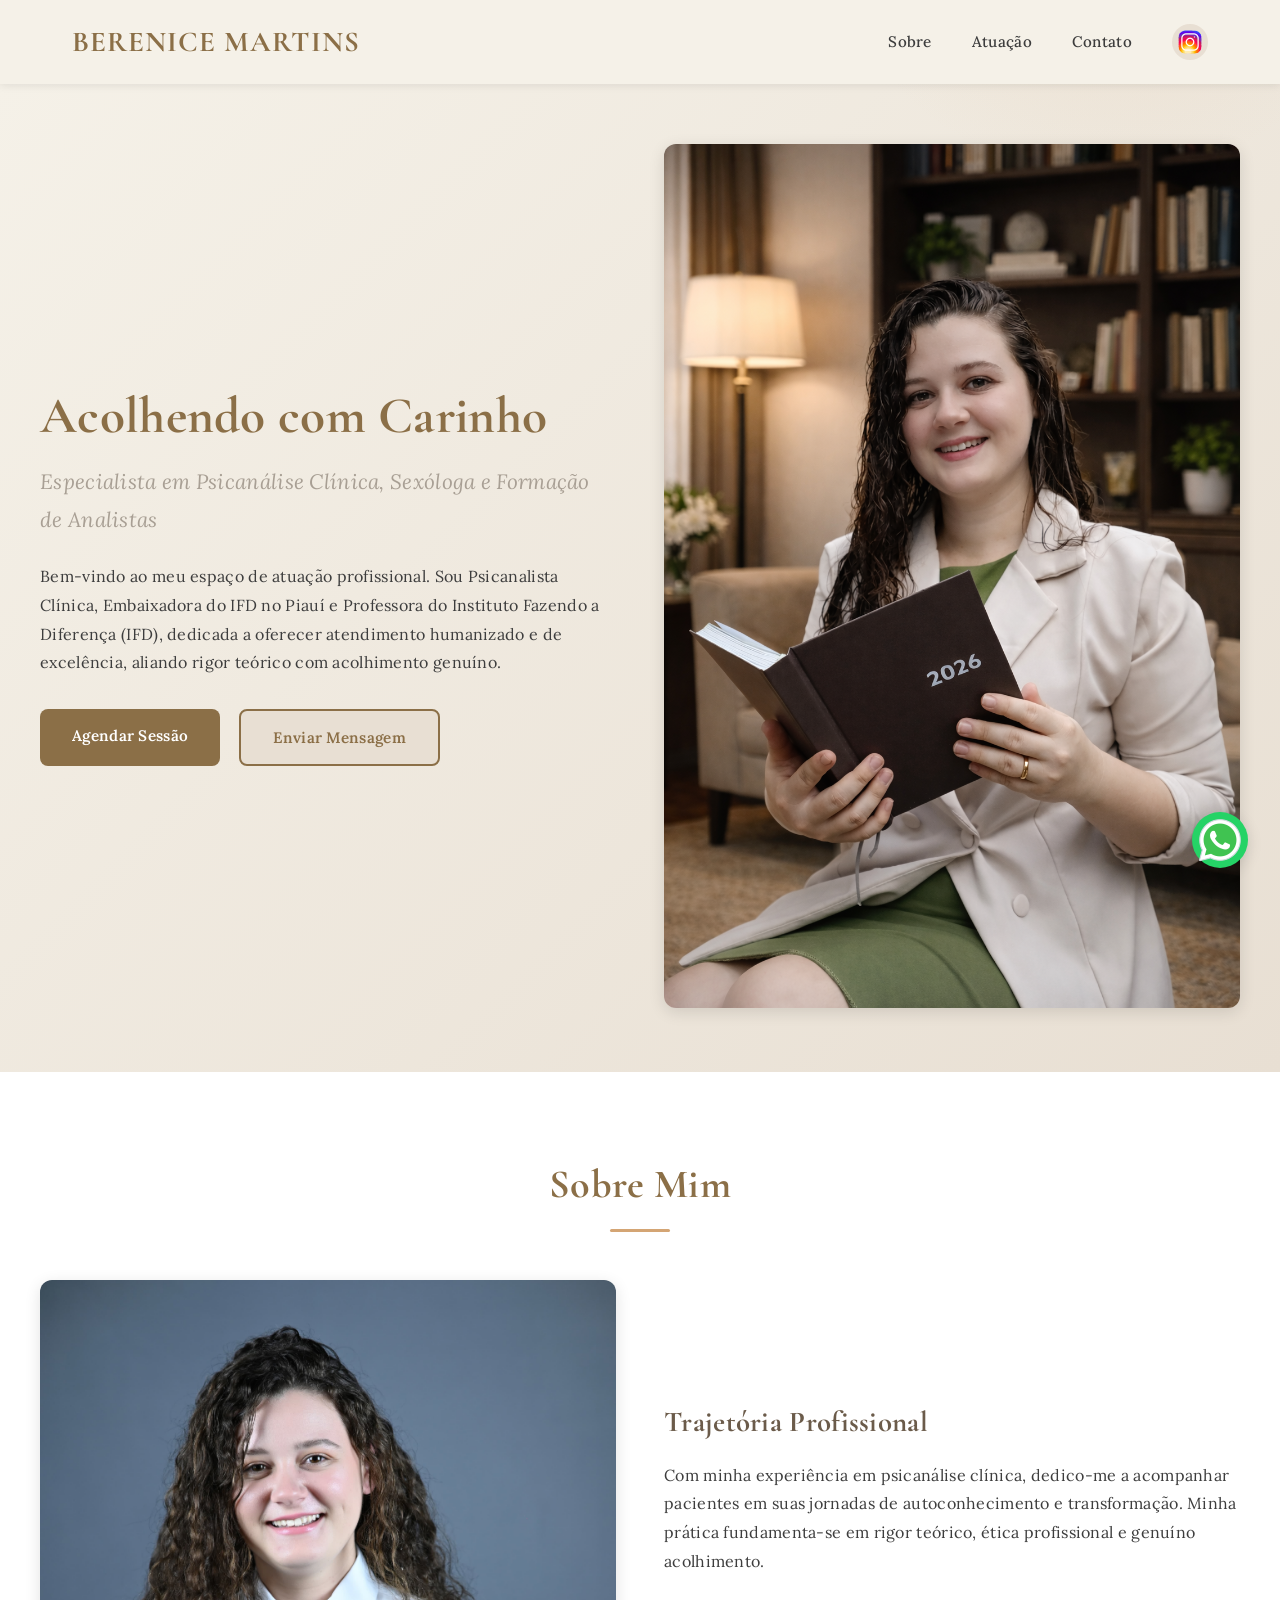
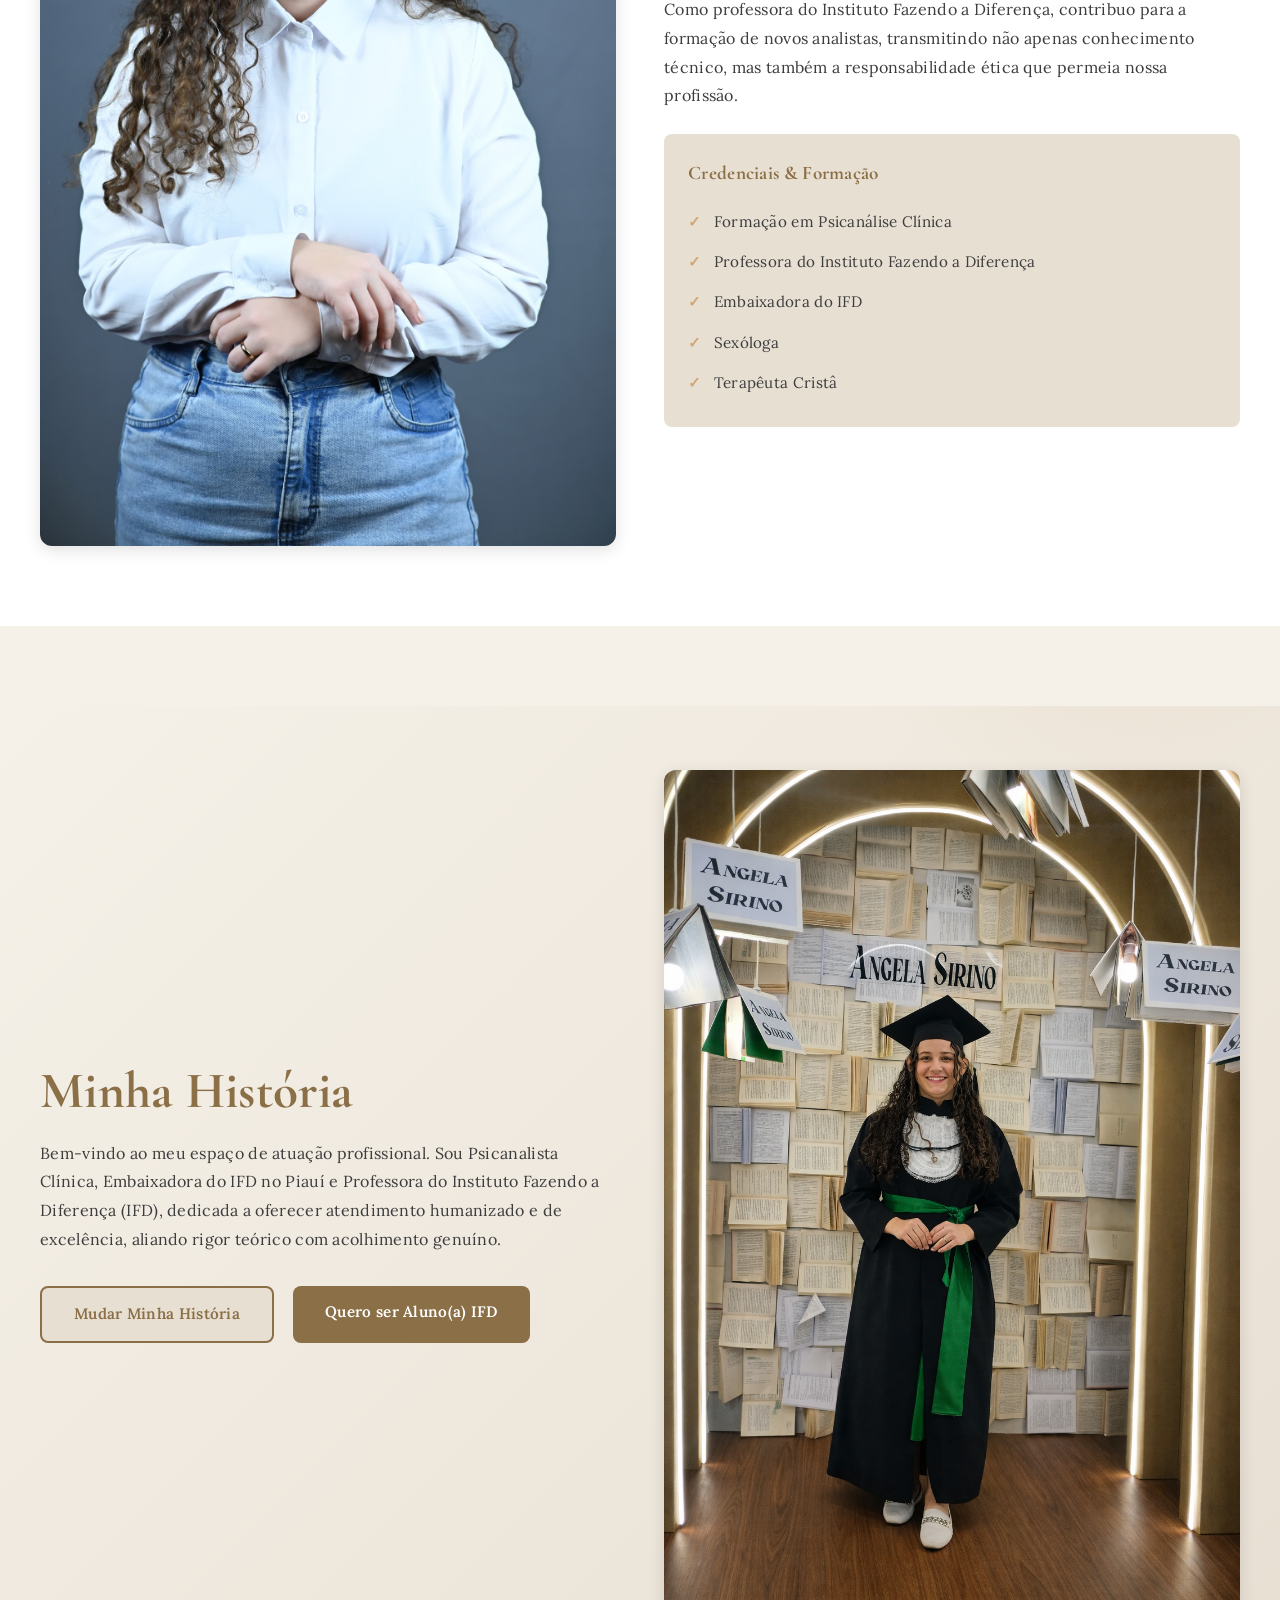
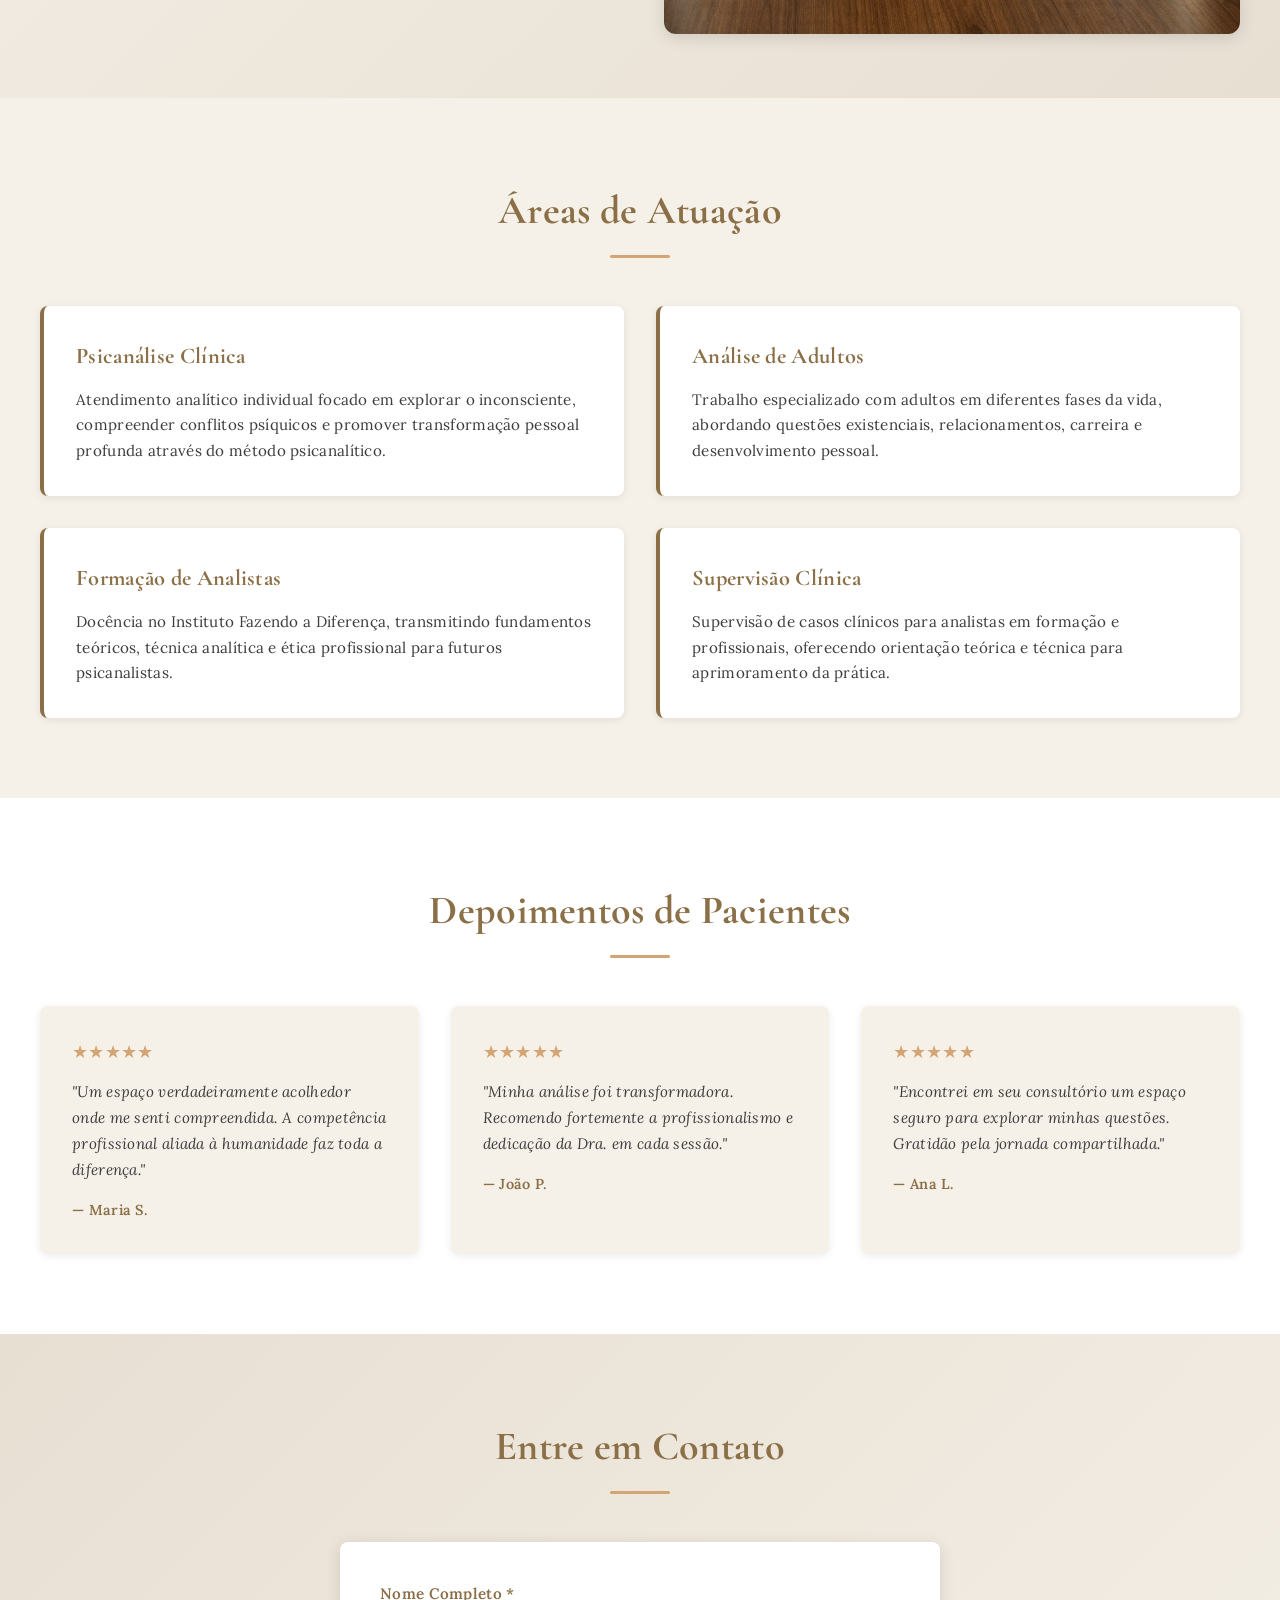
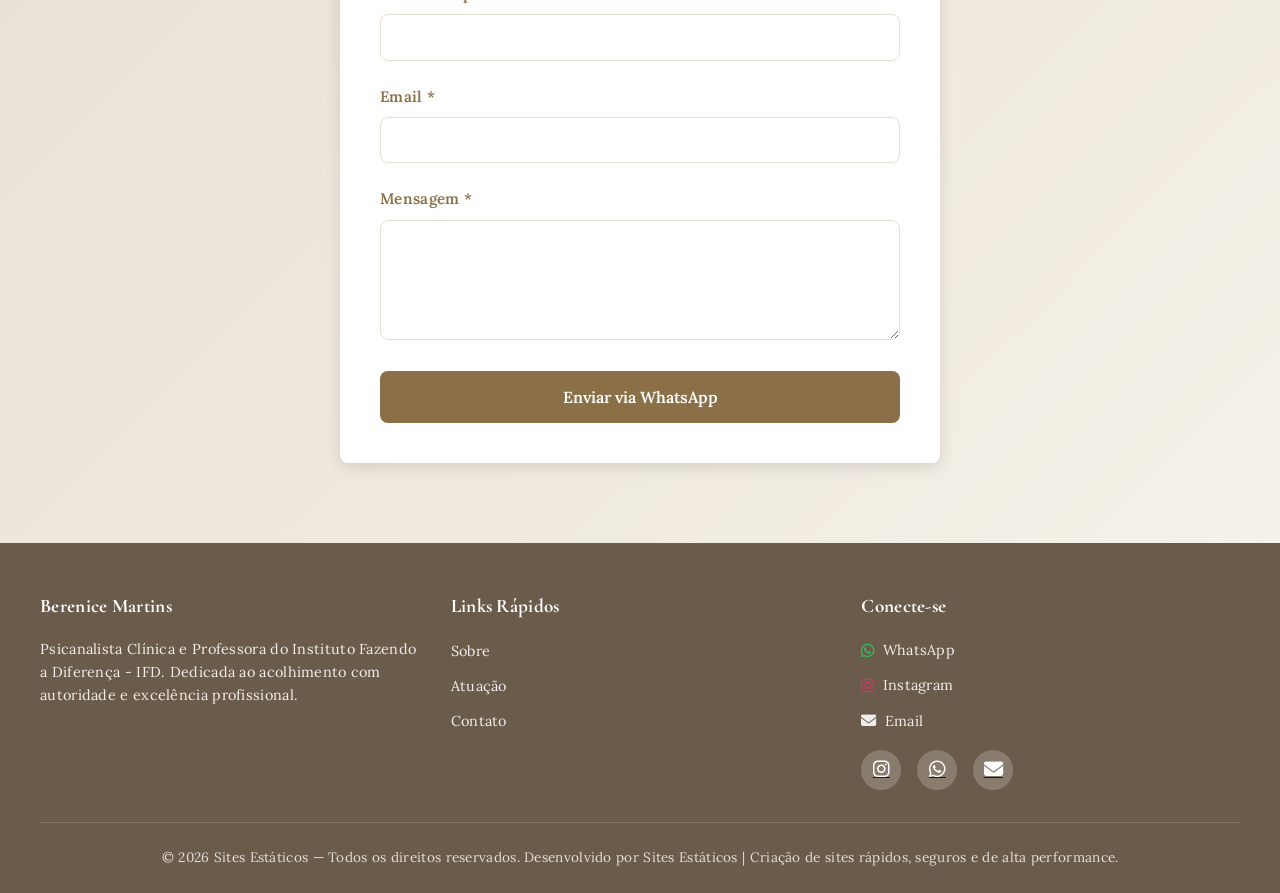
==== commit 7467d86b: "alterações de imagens" ====
--- a/index.html
+++ b/index.html
@@ -48,9 +48,10 @@
   <section class="hero">
     <div class="hero-container">
       <div class="hero-content">
-        <h1>Acolhimento com Autoridade</h1>
-        <p class="tagline">Especialista em Psicanálise Clínica e Formação de Analistas</p>
-        <p>Bem-vindo ao meu espaço de atuação profissional. Sou Psicanalista Clínica e Professora do Instituto Fazendo a
+        <h1>Acolhendo com Carinho</h1>
+        <p class="tagline">Especialista em Psicanálise Clínica, Sexóloga e Formação de Analistas</p>
+        <p>Bem-vindo ao meu espaço de atuação profissional. Sou Psicanalista Clínica, Embaixadora do IFD no Piauí e
+          Professora do Instituto Fazendo a
           Diferença (IFD), dedicada a oferecer atendimento humanizado e de excelência, aliando rigor teórico com
           acolhimento genuíno.</p>
         <div class="cta-buttons">
@@ -60,9 +61,7 @@
         </div>
       </div>
       <div class="hero-image">
-        <img
-          src="https://d2xsxph8kpxj0f.cloudfront.net/310419663032127117/JMiGe8tfADAdEvkP9dxLSn/hero-portrait-fhfPTEpHyEmERUcUrVKMDW.webp"
-          alt="Psicanalista profissional em consultório" />
+        <img src="./assets/images/fotoeditada.png" alt="Psicanalista profissional em consultório" />
       </div>
     </div>
   </section>
@@ -73,13 +72,11 @@
       <h2 class="section-title">Sobre Mim</h2>
       <div class="sobre-grid">
         <div class="sobre-image">
-          <img
-            src="https://d2xsxph8kpxj0f.cloudfront.net/310419663032127117/JMiGe8tfADAdEvkP9dxLSn/hero-consultorio-MKB4hD79UUqVMburv5hpd2.webp"
-            alt="Consultório acolhedor e profissional" />
+          <img src="./assets/images/WA0074.jpeg" alt="Berenice Martins com a CEO do Instituto Fazendo a Diferença" />
         </div>
         <div class="sobre-content">
           <h3>Trajetória Profissional</h3>
-          <p>Com mais de 15 anos de experiência em psicanálise clínica, dedico-me a acompanhar pacientes em suas
+          <p>Com minha experiência em psicanálise clínica, dedico-me a acompanhar pacientes em suas
             jornadas de autoconhecimento e transformação. Minha prática fundamenta-se em rigor teórico, ética
             profissional e genuíno acolhimento.</p>
           <p>Como professora do Instituto Fazendo a Diferença, contribuo para a formação de novos analistas,
@@ -100,6 +97,27 @@
     </div>
   </section>
 
+  <!-- MINHA HISTÓRIA-->
+  <section class="hero">
+    <div class="hero-container">
+      <div class="hero-content">
+        <h1>Minha História</h1>
+        <!-- <p class="tagline">Especialista em Psicanálise Clínica, Sexóloga e Formação de Analistas</p> -->
+        <p>Bem-vindo ao meu espaço de atuação profissional. Sou Psicanalista Clínica, Embaixadora do IFD no Piauí e
+          Professora do Instituto Fazendo a
+          Diferença (IFD), dedicada a oferecer atendimento humanizado e de excelência, aliando rigor teórico com
+          acolhimento genuíno.</p>
+        <div class="cta-buttons">
+          <a href="#contato" class="btn btn-secondary">Mudar Minha História</a>
+          <a href="https://wa.me/5589994256021?text=Olá%2C%20gostaria%20de%20ser%20Aluno%20IFD" target="_blank"
+            class="btn btn-primary">Quero ser Aluno(a) IFD</a>
+        </div>
+      </div>
+      <div class="hero-image">
+        <img src="./assets/images/historia.png" alt="Psicanalista profissional em consultório" />
+      </div>
+    </div>
+  </section>
   <!-- ATUAÇÃO SECTION -->
   <section class="atuacao" id="atuacao">
     <div class="section-container">
@@ -170,10 +188,10 @@
             <label for="email">Email</label>
             <input type="email" id="email" name="email" required />
           </div>
-          <div class="form-group">
+          <!-- <div class="form-group">
             <label for="phone">Telefone (opcional)</label>
             <input type="tel" id="phone" name="phone" />
-          </div>
+          </div> -->
           <div class="form-group required">
             <label for="message">Mensagem</label>
             <textarea id="message" name="message" required></textarea>
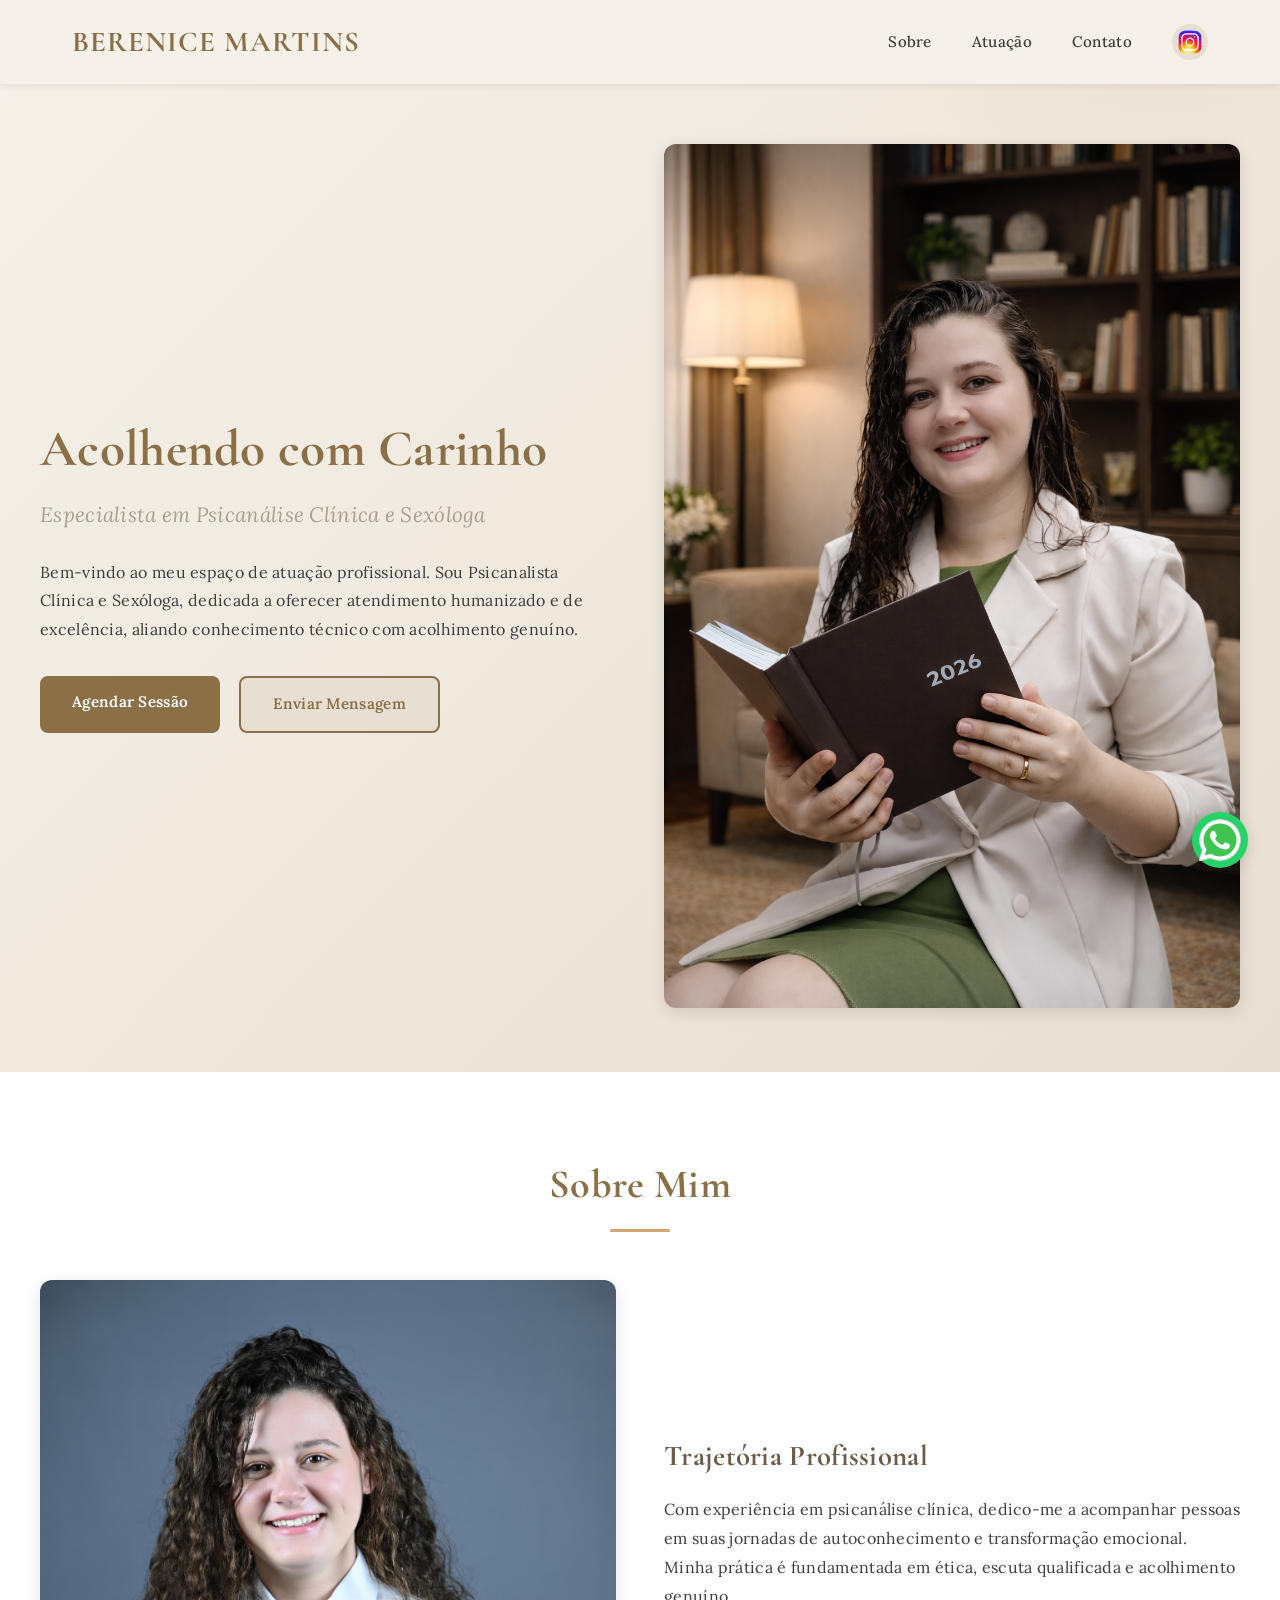
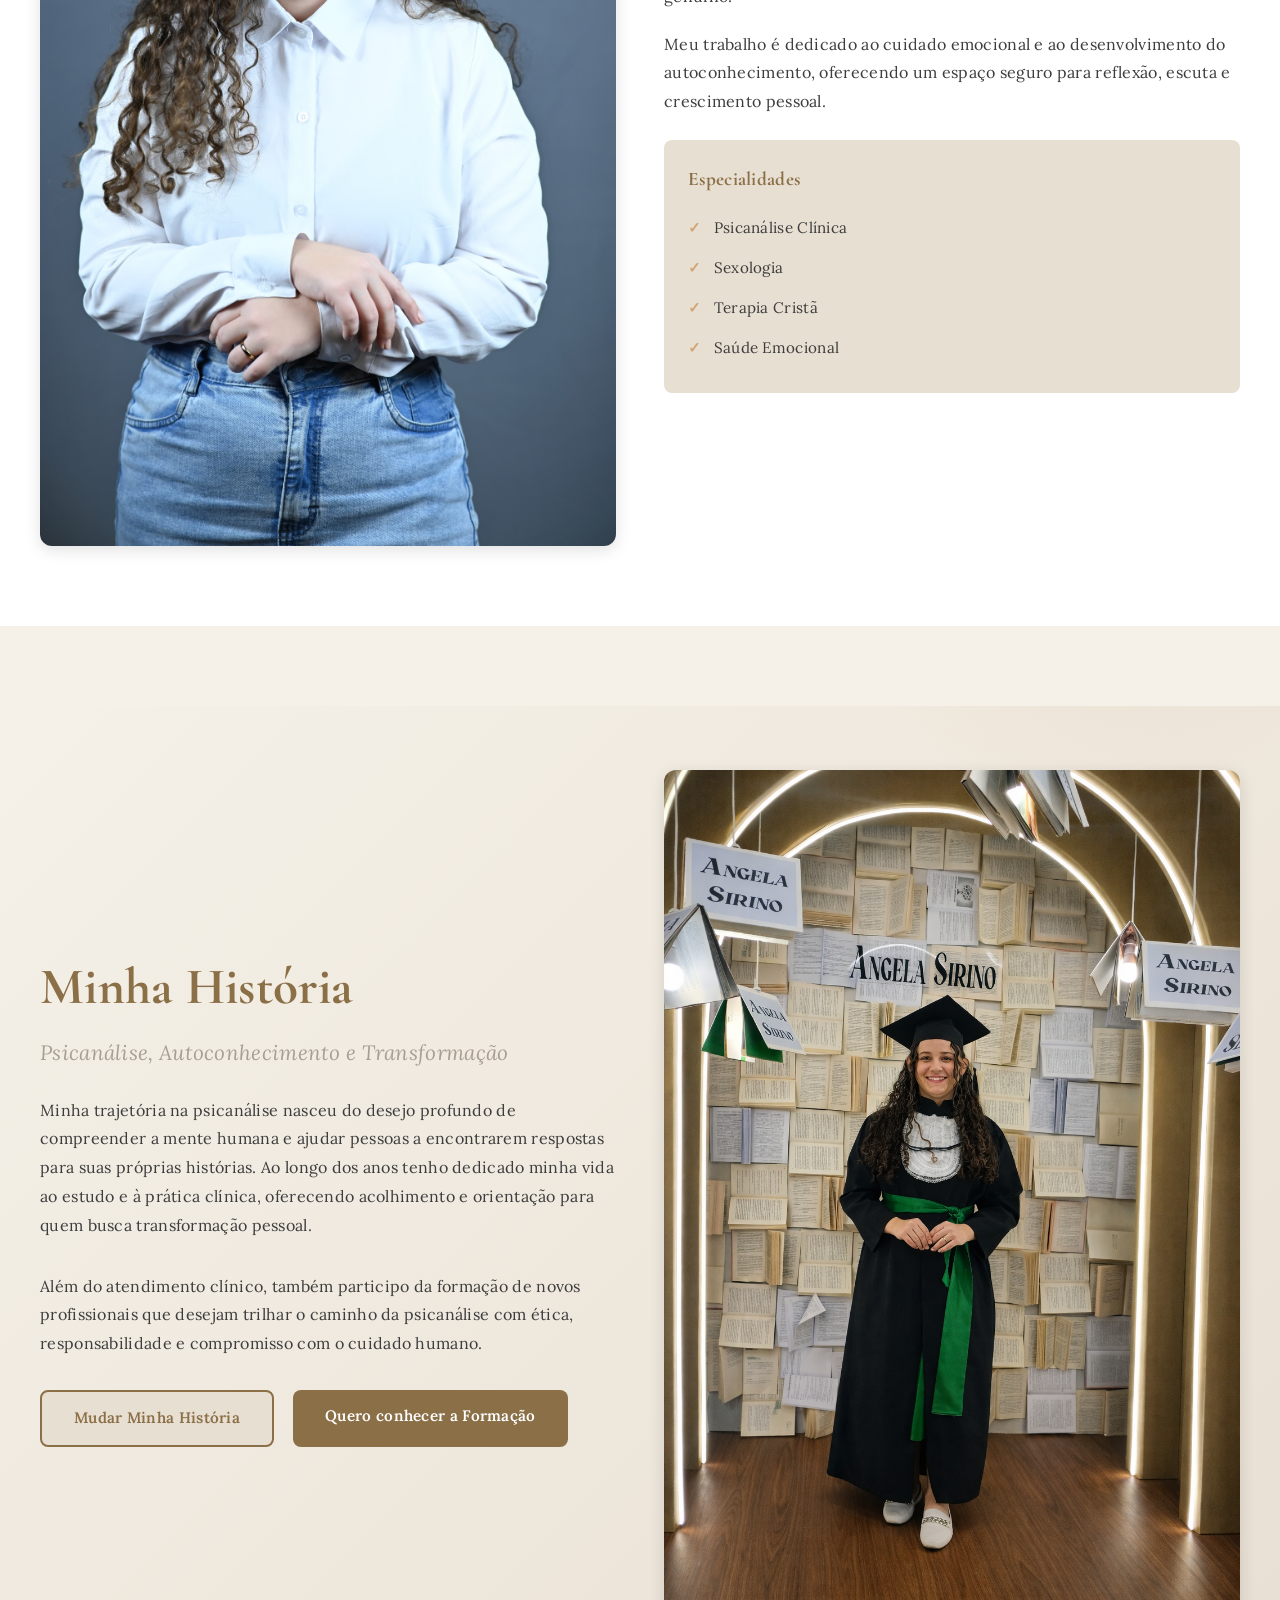
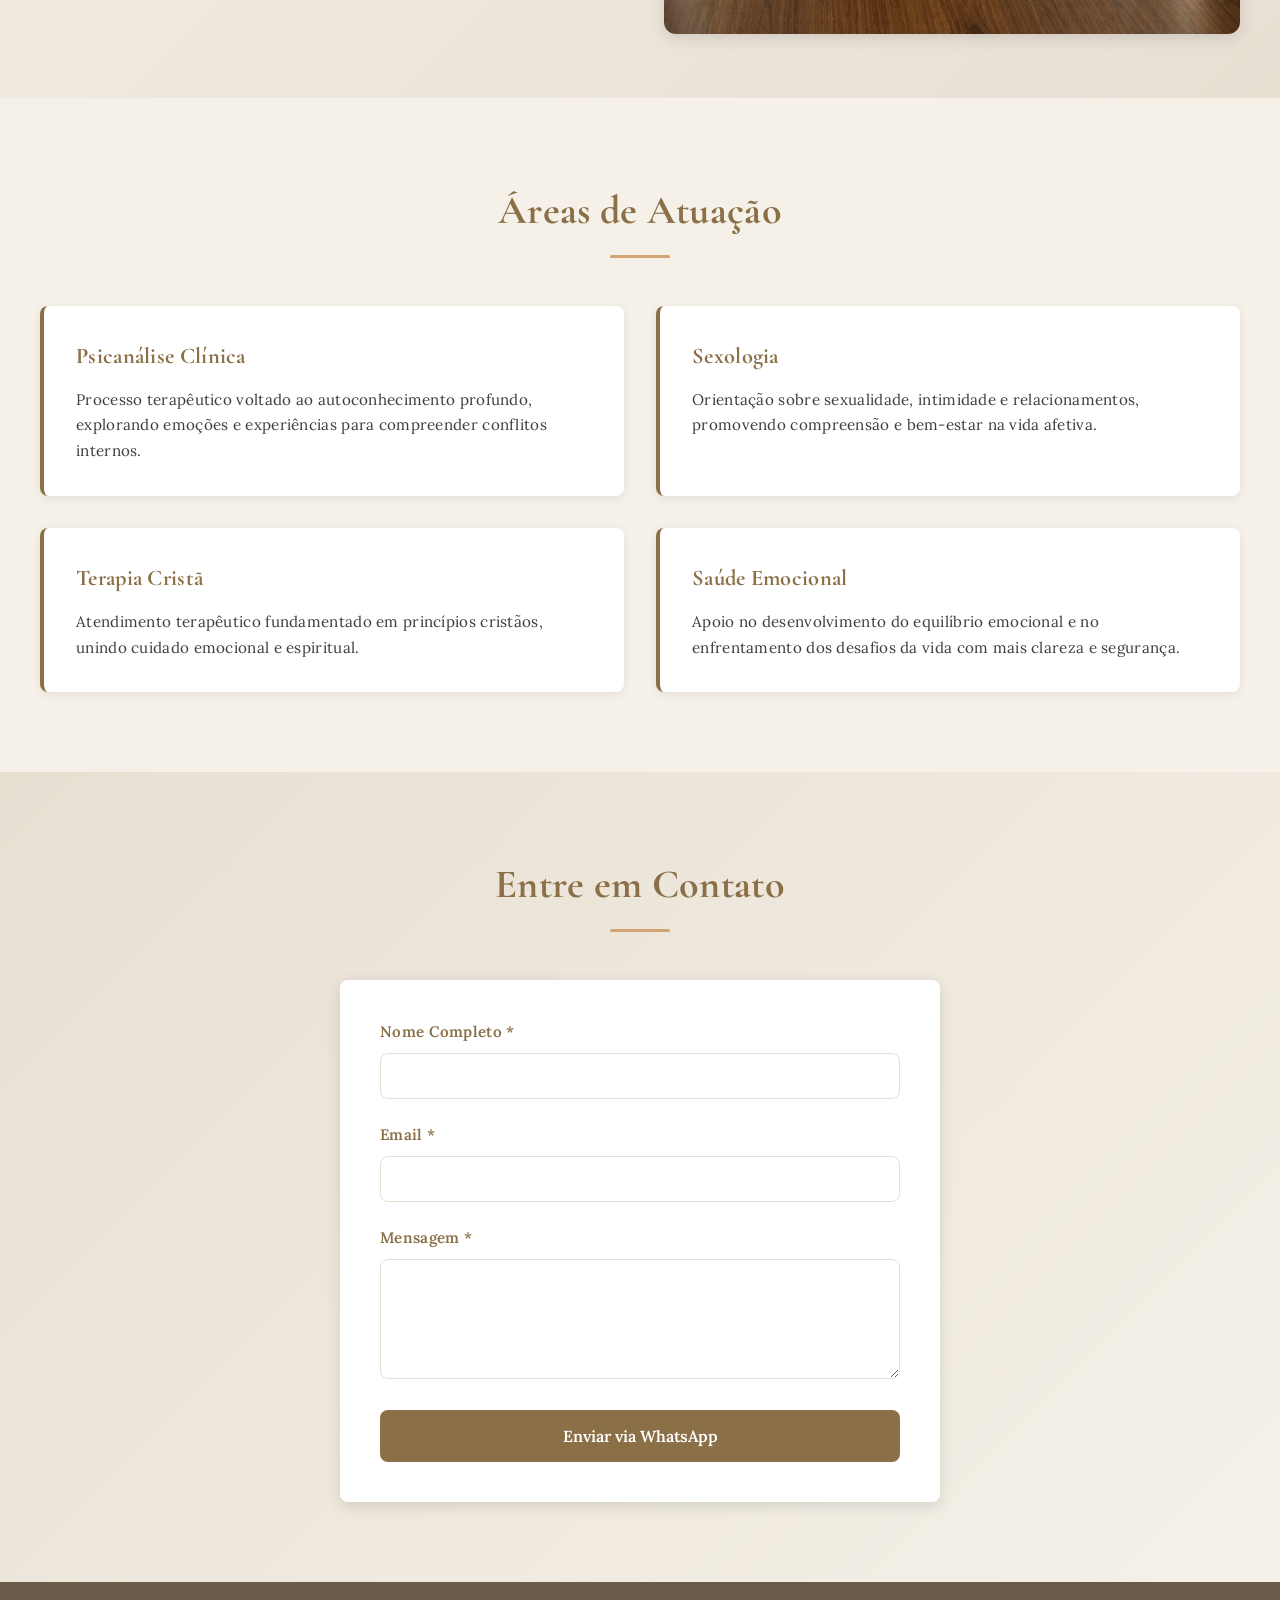
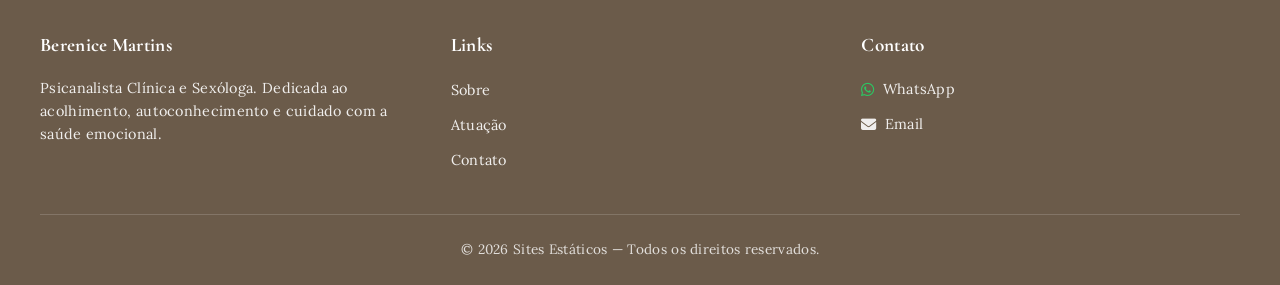
==== commit 1878e8be: "atualização informações do site" ====
--- a/index.html
+++ b/index.html
@@ -4,274 +4,469 @@
 <head>
   <meta charset="UTF-8" />
   <meta name="viewport" content="width=device-width, initial-scale=1.0, maximum-scale=1" />
+
   <meta name="description"
-    content="Portfólio profissional de Psicanalista Clínica e Professora. Especialista em psicanálise clínica e formação de analistas. Acolhimento com autoridade." />
-  <meta name="keywords" content="psicanalista, psicanálise, consultório, terapia, análise clínica" />
-  <meta name="author" content="Dra. Psicanalista" />
-  <meta property="og:title" content="Portfólio - Psicanalista Clínica & Professora" />
-  <meta property="og:description" content="Especialista em psicanálise clínica. Acolhimento com autoridade." />
+    content="Berenice Martins - Psicanalista Clínica e Sexóloga. Atendimento humanizado voltado ao autoconhecimento e saúde emocional." />
+
+  <meta name="keywords" content="psicanalista, psicanálise, terapia, análise clínica, sexologia, berenice martins" />
+
+  <meta name="author" content="Berenice Martins" />
+
+  <meta property="og:title" content="Berenice Martins - Psicanalista Clínica & Sexóloga" />
+  <meta property="og:description"
+    content="Psicanálise clínica, sexologia e saúde emocional. Atendimento humanizado e profissional." />
+
   <meta property="og:type" content="website" />
 
-  <title>Psicanalista Clínica, Professora IFD e Embaixadora do IFD no Piauí Berenice Martins </title>
-  <meta name="description"
-    content="Psicanalista clínica no Piauí, embaixadora do IFD e atendimentos online e presencial.">
+  <title>Berenice Martins | Psicanalista Clínica e Sexóloga</title>
+
   <link rel="stylesheet" href="https://cdnjs.cloudflare.com/ajax/libs/font-awesome/6.5.0/css/all.min.css">
+
   <link rel="preconnect" href="https://fonts.googleapis.com" />
   <link rel="preconnect" href="https://fonts.gstatic.com" crossorigin />
+
   <link
     href="https://fonts.googleapis.com/css2?family=Cormorant+Garamond:wght@400;500;600;700&family=Lora:wght@400;500;600&display=swap"
     rel="stylesheet" />
+
   <link rel="stylesheet" href="style.css">
+
 </head>
 
 <body>
+
   <!-- HEADER -->
   <header id="header">
+
     <div class="header-container">
+
       <a href="#" class="logo">BERENICE MARTINS</a>
+
       <nav>
+
         <ul>
+
           <li><a href="#sobre">Sobre</a></li>
+
           <li><a href="#atuacao">Atuação</a></li>
+
           <li><a href="#contato">Contato</a></li>
+
           <li class="social-header">
-            <a href="https://www.instagram.com/berenicemartins.psi?igsh=Nmk4bHhrZTNqcXdi" target="_blank"
-              rel="noopener noreferrer" title="Instagram"><img src="./assets/icons/icons8-instagram-30.png"
-                alt="logo instagram"></a>
+
+            <a href="https://www.instagram.com/berenicemartins.psi?igsh=Nmk4bHhrZTNqcXdi" target="_blank">
+
+              <img src="./assets/icons/icons8-instagram-30.png" alt="instagram">
+
+            </a>
+
           </li>
+
         </ul>
+
       </nav>
-    </div>
+
+    </div>
+
   </header>
 
-  <!-- HERO SECTION -->
+  <!-- HERO -->
+
   <section class="hero">
+
     <div class="hero-container">
+
       <div class="hero-content">
+
         <h1>Acolhendo com Carinho</h1>
-        <p class="tagline">Especialista em Psicanálise Clínica, Sexóloga e Formação de Analistas</p>
-        <p>Bem-vindo ao meu espaço de atuação profissional. Sou Psicanalista Clínica, Embaixadora do IFD no Piauí e
-          Professora do Instituto Fazendo a
-          Diferença (IFD), dedicada a oferecer atendimento humanizado e de excelência, aliando rigor teórico com
-          acolhimento genuíno.</p>
+
+        <p class="tagline">Especialista em Psicanálise Clínica e Sexóloga</p>
+
+        <p>
+
+          Bem-vindo ao meu espaço de atuação profissional.
+
+          Sou Psicanalista Clínica e Sexóloga, dedicada a oferecer atendimento humanizado e de excelência,
+
+          aliando conhecimento técnico com acolhimento genuíno.
+
+        </p>
+
         <div class="cta-buttons">
+
           <a href="https://wa.me/5589994256021?text=Olá%2C%20gostaria%20de%20agendar%20uma%20sessão" target="_blank"
-            class="btn btn-primary">Agendar Sessão</a>
-          <a href="#contato" class="btn btn-secondary">Enviar Mensagem</a>
-        </div>
-      </div>
+            class="btn btn-primary">
+
+            Agendar Sessão
+
+          </a>
+
+          <a href="#contato" class="btn btn-secondary">
+
+            Enviar Mensagem
+
+          </a>
+
+        </div>
+
+      </div>
+
       <div class="hero-image">
-        <img src="./assets/images/fotoeditada.png" alt="Psicanalista profissional em consultório" />
-      </div>
-    </div>
+
+        <img src="./assets/images/fotoeditada.png" alt="Psicanalista profissional">
+
+      </div>
+
+    </div>
+
   </section>
 
-  <!-- SOBRE SECTION -->
+  <!-- SOBRE -->
+
   <section class="sobre" id="sobre">
+
     <div class="section-container">
+
       <h2 class="section-title">Sobre Mim</h2>
+
       <div class="sobre-grid">
+
         <div class="sobre-image">
-          <img src="./assets/images/WA0074.jpeg" alt="Berenice Martins com a CEO do Instituto Fazendo a Diferença" />
-        </div>
+
+          <img src="./assets/images/WA0074.jpeg" alt="Berenice Martins">
+
+        </div>
+
         <div class="sobre-content">
+
           <h3>Trajetória Profissional</h3>
-          <p>Com minha experiência em psicanálise clínica, dedico-me a acompanhar pacientes em suas
-            jornadas de autoconhecimento e transformação. Minha prática fundamenta-se em rigor teórico, ética
-            profissional e genuíno acolhimento.</p>
-          <p>Como professora do Instituto Fazendo a Diferença, contribuo para a formação de novos analistas,
-            transmitindo não apenas conhecimento técnico, mas também a responsabilidade ética que permeia nossa
-            profissão.</p>
+
+          <p>
+
+            Com experiência em psicanálise clínica, dedico-me a acompanhar pessoas em suas jornadas
+
+            de autoconhecimento e transformação emocional.
+
+            Minha prática é fundamentada em ética, escuta qualificada e acolhimento genuíno.
+
+          </p>
+
+          <p>
+
+            Meu trabalho é dedicado ao cuidado emocional e ao desenvolvimento do autoconhecimento,
+
+            oferecendo um espaço seguro para reflexão, escuta e crescimento pessoal.
+
+          </p>
+
           <div class="credentials">
-            <h4>Credenciais & Formação</h4>
+
+            <h4>Especialidades</h4>
+
             <ul>
-              <li>Formação em Psicanálise Clínica</li>
-              <li>Professora do Instituto Fazendo a Diferença</li>
-              <li>Embaixadora do IFD</li>
-              <li>Sexóloga</li>
-              <li>Terapêuta Cristâ</li>
+
+              <li>Psicanálise Clínica</li>
+
+              <li>Sexologia</li>
+
+              <li>Terapia Cristã</li>
+
+              <li>Saúde Emocional</li>
+
             </ul>
+
           </div>
-        </div>
-      </div>
-    </div>
+
+        </div>
+
+      </div>
+
+    </div>
+
   </section>
 
-  <!-- MINHA HISTÓRIA-->
+  <!-- MINHA HISTÓRIA -->
+
   <section class="hero">
+
     <div class="hero-container">
+
       <div class="hero-content">
+
         <h1>Minha História</h1>
-        <!-- <p class="tagline">Especialista em Psicanálise Clínica, Sexóloga e Formação de Analistas</p> -->
-        <p>Bem-vindo ao meu espaço de atuação profissional. Sou Psicanalista Clínica, Embaixadora do IFD no Piauí e
-          Professora do Instituto Fazendo a
-          Diferença (IFD), dedicada a oferecer atendimento humanizado e de excelência, aliando rigor teórico com
-          acolhimento genuíno.</p>
+
+        <p class="tagline">
+
+          Psicanálise, Autoconhecimento e Transformação
+
+        </p>
+
+        <p>
+
+          Minha trajetória na psicanálise nasceu do desejo profundo de compreender a mente humana
+
+          e ajudar pessoas a encontrarem respostas para suas próprias histórias.
+
+          Ao longo dos anos tenho dedicado minha vida ao estudo e à prática clínica,
+
+          oferecendo acolhimento e orientação para quem busca transformação pessoal.
+
+        </p>
+
+        <p>
+
+          Além do atendimento clínico, também participo da formação de novos profissionais
+
+          que desejam trilhar o caminho da psicanálise com ética, responsabilidade e
+
+          compromisso com o cuidado humano.
+
+        </p>
+
         <div class="cta-buttons">
-          <a href="#contato" class="btn btn-secondary">Mudar Minha História</a>
-          <a href="https://wa.me/5589994256021?text=Olá%2C%20gostaria%20de%20ser%20Aluno%20IFD" target="_blank"
-            class="btn btn-primary">Quero ser Aluno(a) IFD</a>
-        </div>
-      </div>
+
+          <a href="#contato" class="btn btn-secondary">
+
+            Mudar Minha História
+
+          </a>
+
+          <a href="https://wa.me/5589994256021?text=Olá%2C%20gostaria%20de%20informações%20sobre%20a%20formação%20em%20psicanálise"
+            target="_blank" class="btn btn-primary">
+
+            Quero conhecer a Formação
+
+          </a>
+
+        </div>
+
+      </div>
+
       <div class="hero-image">
-        <img src="./assets/images/historia.png" alt="Psicanalista profissional em consultório" />
-      </div>
-    </div>
+
+        <img src="./assets/images/historia.png" alt="História profissional">
+
+      </div>
+
+    </div>
+
   </section>
-  <!-- ATUAÇÃO SECTION -->
+
+  <!-- ATUAÇÃO -->
+
   <section class="atuacao" id="atuacao">
+
     <div class="section-container">
+
       <h2 class="section-title">Áreas de Atuação</h2>
+
       <div class="atuacao-grid">
+
         <div class="atuacao-card">
+
           <h3>Psicanálise Clínica</h3>
-          <p>Atendimento analítico individual focado em explorar o inconsciente, compreender conflitos psíquicos e
-            promover transformação pessoal profunda através do método psicanalítico.</p>
-        </div>
+
+          <p>
+
+            Processo terapêutico voltado ao autoconhecimento profundo,
+
+            explorando emoções e experiências para compreender conflitos internos.
+
+          </p>
+
+        </div>
+
         <div class="atuacao-card">
-          <h3>Análise de Adultos</h3>
-          <p>Trabalho especializado com adultos em diferentes fases da vida, abordando questões existenciais,
-            relacionamentos, carreira e desenvolvimento pessoal.</p>
-        </div>
+
+          <h3>Sexologia</h3>
+
+          <p>
+
+            Orientação sobre sexualidade, intimidade e relacionamentos,
+
+            promovendo compreensão e bem-estar na vida afetiva.
+
+          </p>
+
+        </div>
+
         <div class="atuacao-card">
-          <h3>Formação de Analistas</h3>
-          <p>Docência no Instituto Fazendo a Diferença, transmitindo fundamentos teóricos, técnica analítica e ética
-            profissional para futuros psicanalistas.</p>
-        </div>
+
+          <h3>Terapia Cristã</h3>
+
+          <p>
+
+            Atendimento terapêutico fundamentado em princípios cristãos,
+
+            unindo cuidado emocional e espiritual.
+
+          </p>
+
+        </div>
+
         <div class="atuacao-card">
-          <h3>Supervisão Clínica</h3>
-          <p>Supervisão de casos clínicos para analistas em formação e profissionais, oferecendo orientação teórica e
-            técnica para aprimoramento da prática.</p>
-        </div>
-      </div>
-    </div>
+
+          <h3>Saúde Emocional</h3>
+
+          <p>
+
+            Apoio no desenvolvimento do equilíbrio emocional e no enfrentamento
+
+            dos desafios da vida com mais clareza e segurança.
+
+          </p>
+
+        </div>
+
+      </div>
+
+    </div>
+
   </section>
 
-  <!-- PROVA SOCIAL SECTION -->
-  <section class="prova-social">
+  <!-- CONTATO -->
+
+  <section class="contato" id="contato">
+
     <div class="section-container">
-      <h2 class="section-title">Depoimentos de Pacientes</h2>
-      <div class="testimonials">
-        <div class="testimonial-card">
-          <div class="stars">★★★★★</div>
-          <p class="testimonial-text">"Um espaço verdadeiramente acolhedor onde me senti compreendida. A competência
-            profissional aliada à humanidade faz toda a diferença."</p>
-          <p class="testimonial-author">— Maria S.</p>
-        </div>
-        <div class="testimonial-card">
-          <div class="stars">★★★★★</div>
-          <p class="testimonial-text">"Minha análise foi transformadora. Recomendo fortemente a profissionalismo e
-            dedicação da Dra. em cada sessão."</p>
-          <p class="testimonial-author">— João P.</p>
-        </div>
-        <div class="testimonial-card">
-          <div class="stars">★★★★★</div>
-          <p class="testimonial-text">"Encontrei em seu consultório um espaço seguro para explorar minhas questões.
-            Gratidão pela jornada compartilhada."</p>
-          <p class="testimonial-author">— Ana L.</p>
-        </div>
-      </div>
-    </div>
+
+      <h2 class="section-title">Entre em Contato</h2>
+
+      <div class="form-container">
+
+        <form id="contactForm">
+
+          <div class="form-group required">
+
+            <label>Nome Completo</label>
+
+            <input type="text" required>
+
+          </div>
+
+          <div class="form-group required">
+
+            <label>Email</label>
+
+            <input type="email" required>
+
+          </div>
+
+          <div class="form-group required">
+
+            <label>Mensagem</label>
+
+            <textarea required></textarea>
+
+          </div>
+
+          <button type="submit" class="form-submit">
+
+            Enviar via WhatsApp
+
+          </button>
+
+        </form>
+
+      </div>
+
+    </div>
+
   </section>
 
-  <!-- CONTATO SECTION -->
-  <section class="contato" id="contato">
-    <div class="section-container">
-      <h2 class="section-title">Entre em Contato</h2>
-      <div class="form-container">
-        <form id="contactForm">
-          <div class="form-group required">
-            <label for="name">Nome Completo</label>
-            <input type="text" id="name" name="name" required />
-          </div>
-          <div class="form-group required">
-            <label for="email">Email</label>
-            <input type="email" id="email" name="email" required />
-          </div>
-          <!-- <div class="form-group">
-            <label for="phone">Telefone (opcional)</label>
-            <input type="tel" id="phone" name="phone" />
-          </div> -->
-          <div class="form-group required">
-            <label for="message">Mensagem</label>
-            <textarea id="message" name="message" required></textarea>
-          </div>
-          <button type="submit" class="form-submit">Enviar via WhatsApp</button>
-          <div id="formFeedback" class="form-feedback"></div>
-        </form>
-      </div>
-    </div>
-  </section>
   <!-- FOOTER -->
+
   <footer>
+
     <div class="footer-container">
+
       <div class="footer-grid">
+
         <div class="footer-section">
+
           <h4>Berenice Martins</h4>
-          <p>
-            Psicanalista Clínica e Professora do Instituto Fazendo a Diferença - IFD.
-            Dedicada ao acolhimento com autoridade e excelência profissional.
-          </p>
+
+          <p>
+
+            Psicanalista Clínica e Sexóloga.
+
+            Dedicada ao acolhimento, autoconhecimento e cuidado com a saúde emocional.
+
+          </p>
+
         </div>
 
         <div class="footer-section">
-          <h4>Links Rápidos</h4>
+
+          <h4>Links</h4>
+
           <ul class="footer-links">
+
             <li><a href="#sobre">Sobre</a></li>
+
             <li><a href="#atuacao">Atuação</a></li>
+
             <li><a href="#contato">Contato</a></li>
+
           </ul>
+
         </div>
 
         <div class="footer-section">
-          <h4>Conecte-se</h4>
+
+          <h4>Contato</h4>
+
           <ul class="footer-links">
+
             <li>
+
               <a href="https://wa.me/5589994256021" target="_blank">
+
                 <i class="fa-brands fa-whatsapp"></i> WhatsApp
+
               </a>
+
             </li>
+
             <li>
-              <a href="https://www.instagram.com/berenicemartins.psi?igsh=Nmk4bHhrZTNqcXdi" target="_blank">
-                <i class="fa-brands fa-instagram"></i> Instagram
+
+              <a href="mailto:psiberenicemartins@gmail.com">
+
+                <i class="fa-solid fa-envelope"></i> Email
+
               </a>
+
             </li>
-            <li>
-              <a href="mailto:psiberenicemartins@gmail.com">
-                <i class="fa-solid fa-envelope"></i> Email
-              </a>
-            </li>
+
           </ul>
 
-          <div class="footer-social">
-            <a href="https://instagram.com/psicanalista" target="_blank" rel="noopener noreferrer" title="Instagram">
-              <i class="fa-brands fa-instagram"></i>
-            </a>
-
-            <a href="https://wa.me/5589994256021" target="_blank" rel="noopener noreferrer" title="WhatsApp">
-              <i class="fa-brands fa-whatsapp"></i>
-            </a>
-
-            <a href="mailto:contato@psicanalista.com" title="Email">
-              <i class="fa-solid fa-envelope"></i>
-            </a>
-          </div>
-        </div>
+        </div>
+
       </div>
 
       <div class="footer-bottom">
+
         <p>
-          &copy; <span id="year"></span> Sites Estáticos — Todos os direitos reservados.
-          Desenvolvido por Sites Estáticos | Criação de sites rápidos, seguros e de alta performance.
+
+          © <span id="year"></span> Sites Estáticos — Todos os direitos reservados.
+
         </p>
-      </div>
-    </div>
+
+      </div>
+
+    </div>
+
   </footer>
 
-  <!-- FLOATING WHATSAPP BUTTON -->
-  <a href="https://wa.me/5589994256021" target="_blank" rel="noopener noreferrer" class="whatsapp-float"
-    title="Contate via WhatsApp"><img src="./assets/icons/icons8-whatsapp-50.png" alt="" srcset=""></a>
+  <a href="https://wa.me/5589994256021?text=Olá%2C%20vim%20pelo%20site%20e%20gostaria%20de%20mais%20informações"
+    class="whatsapp-float" target="_blank">
+
+    <img src="./assets/icons/icons8-whatsapp-50.png">
+
+  </a>
+
   <script src="./script.js"></script>
+
 </body>
 
 </html>
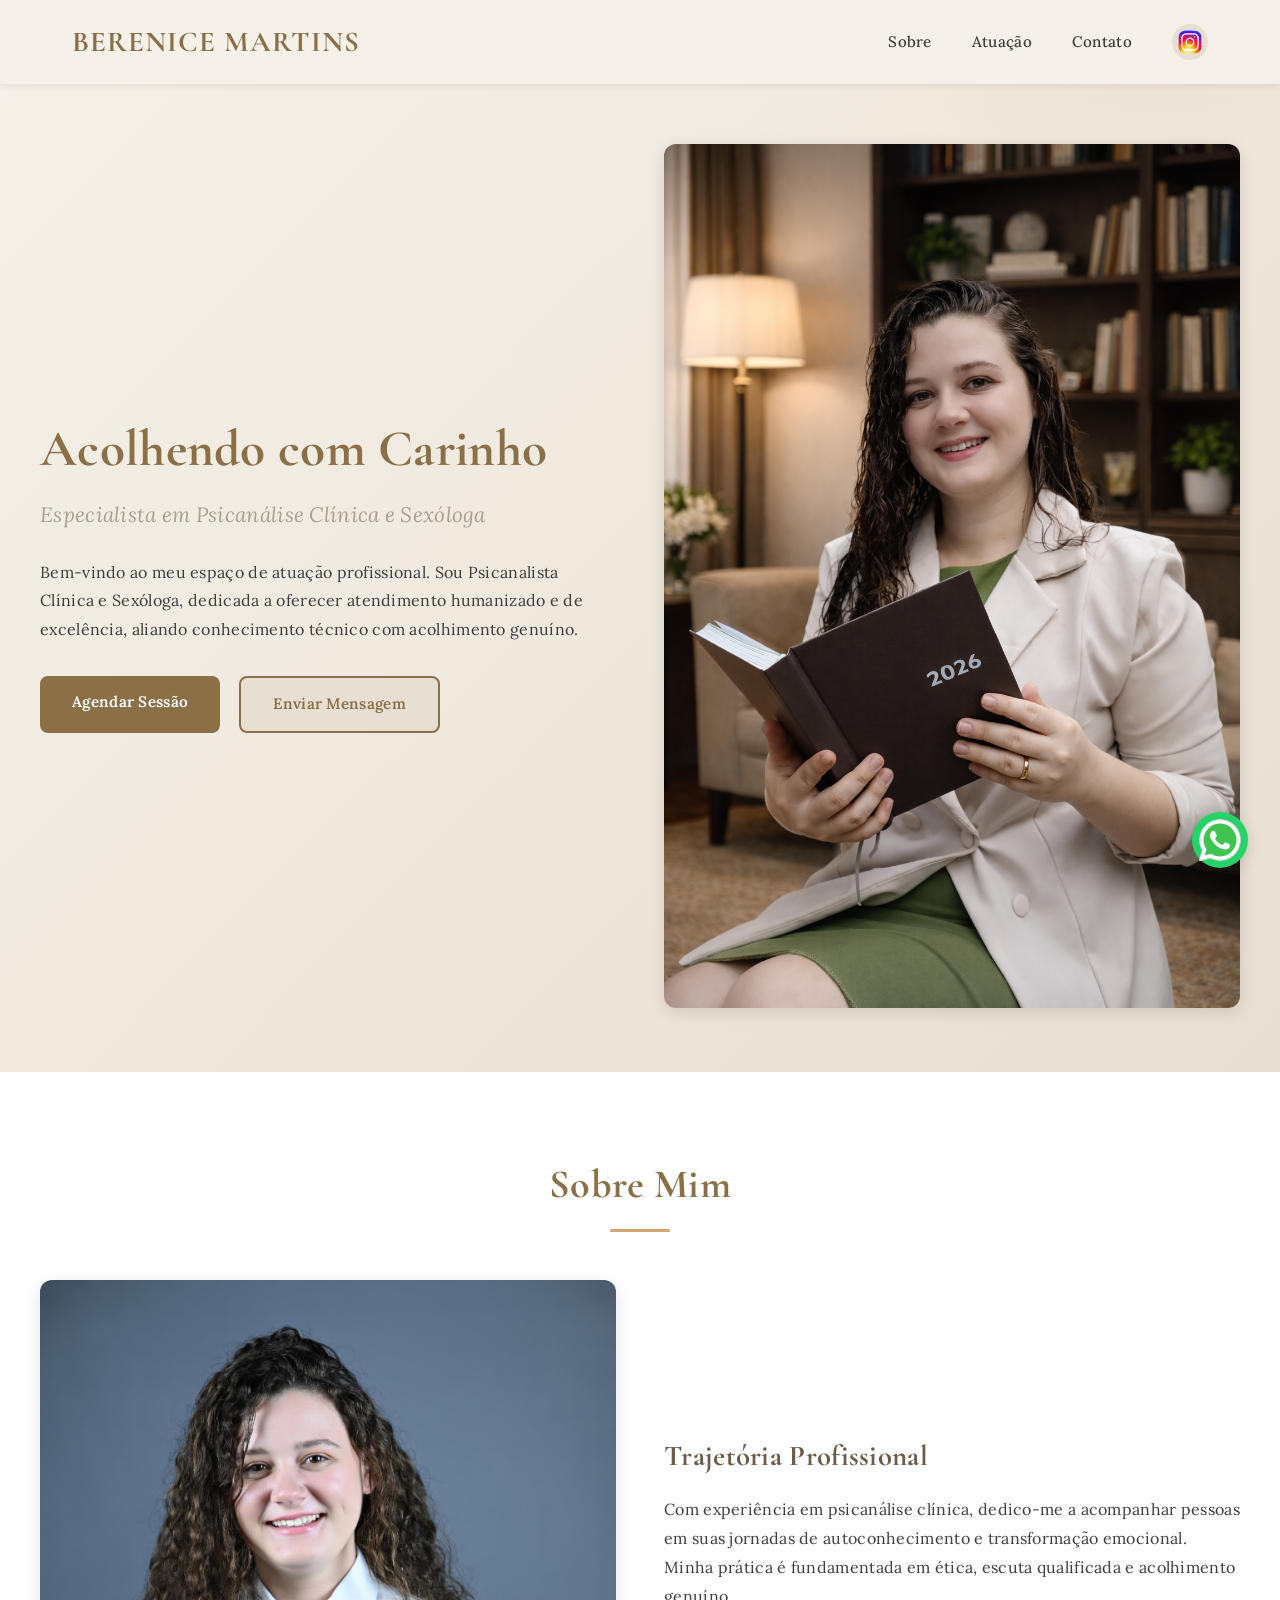
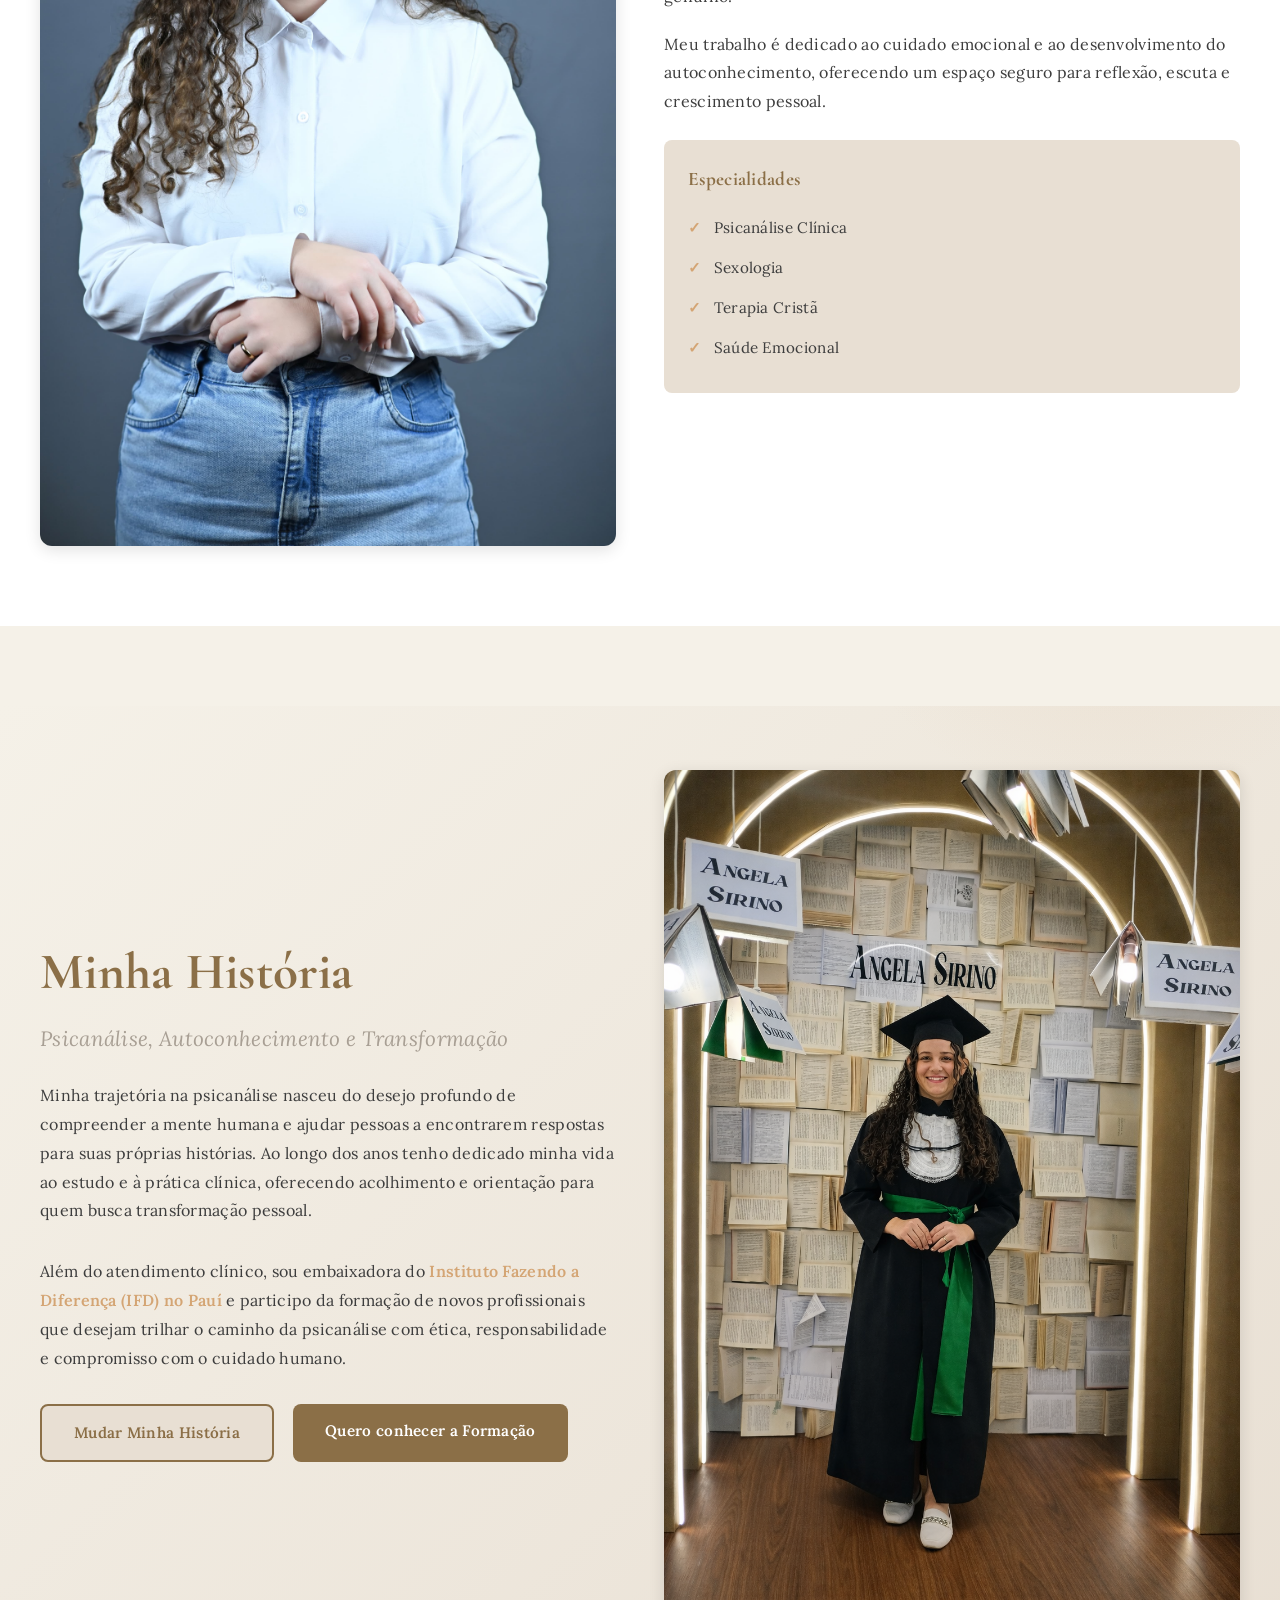
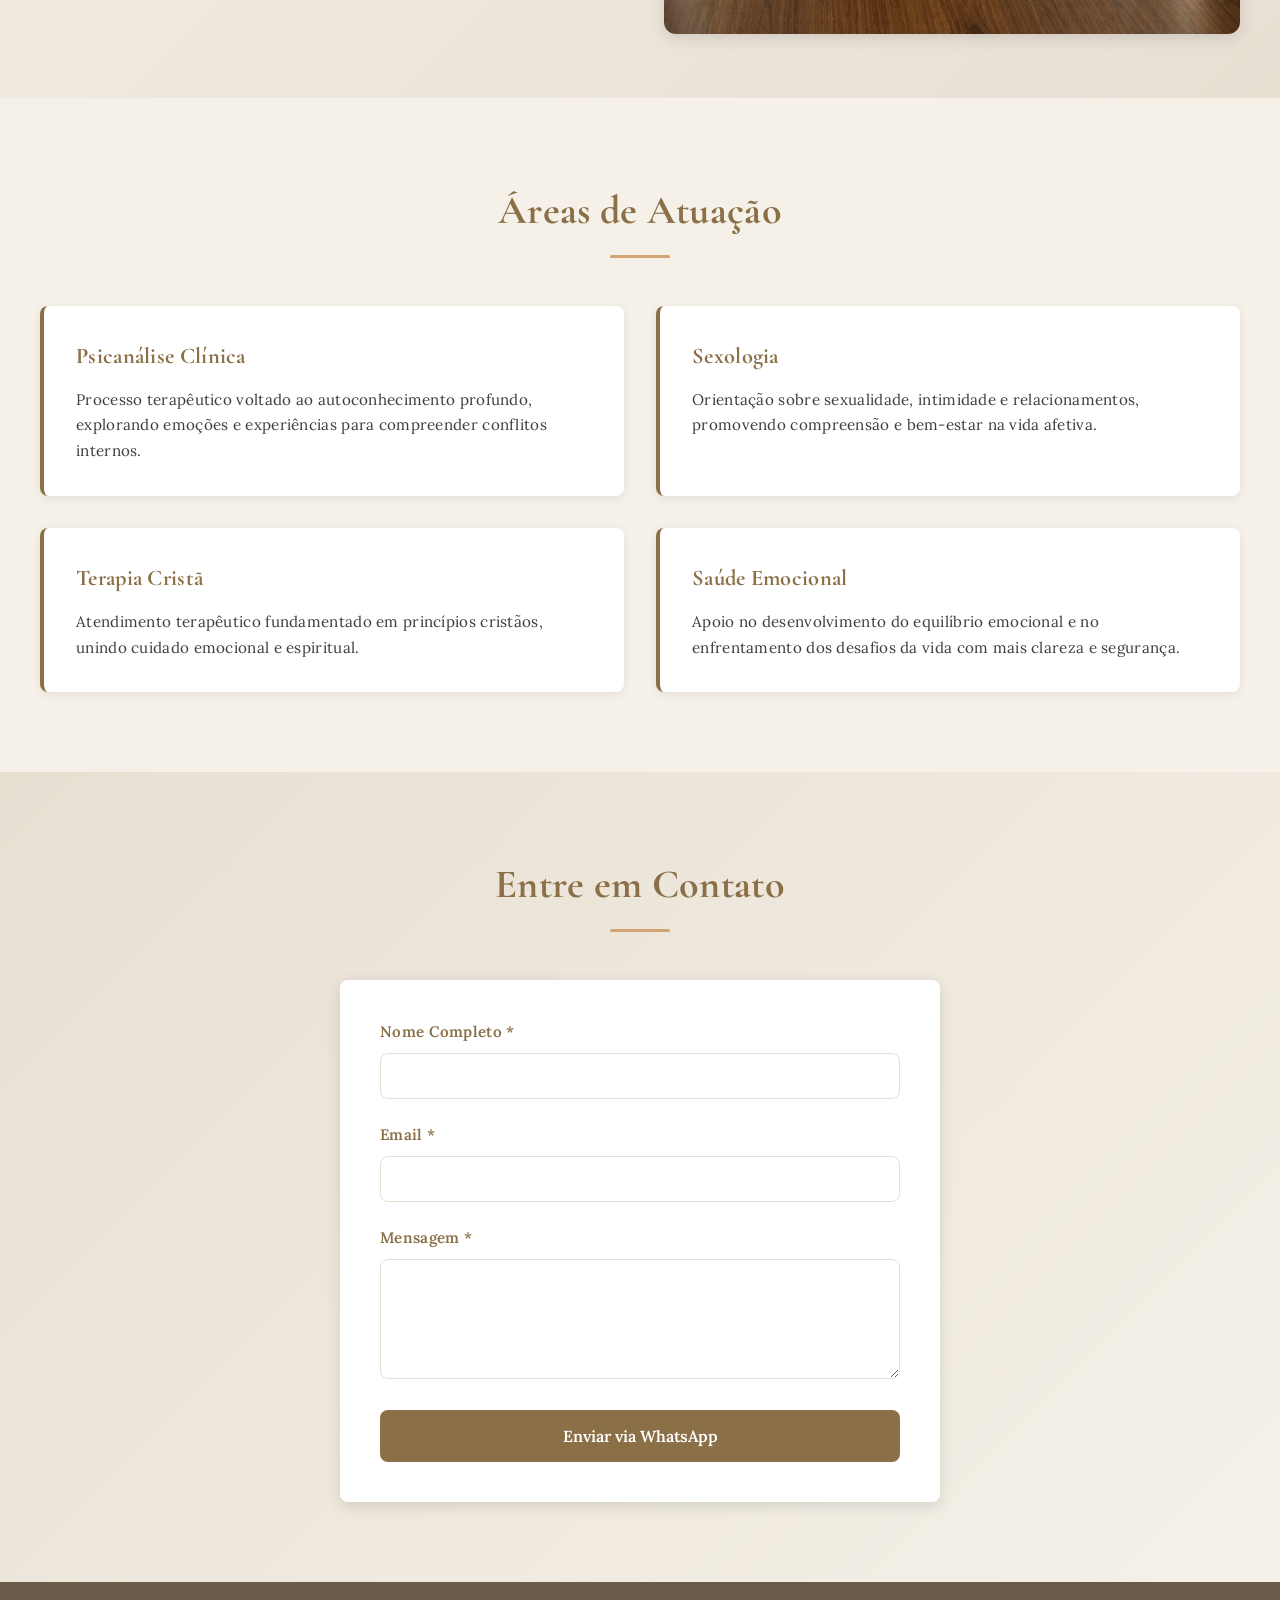
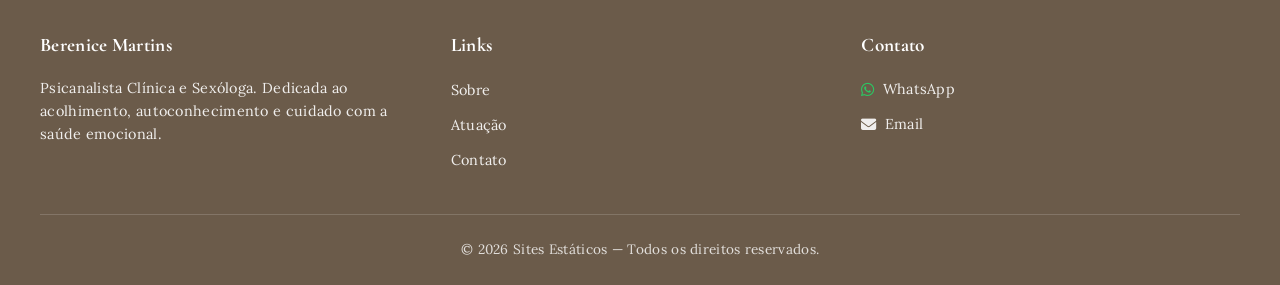
==== commit 8489ed93: "alteração dados do site v1.2" ====
--- a/index.html
+++ b/index.html
@@ -4,469 +4,251 @@
 <head>
   <meta charset="UTF-8" />
   <meta name="viewport" content="width=device-width, initial-scale=1.0, maximum-scale=1" />
-
   <meta name="description"
     content="Berenice Martins - Psicanalista Clínica e Sexóloga. Atendimento humanizado voltado ao autoconhecimento e saúde emocional." />
-
   <meta name="keywords" content="psicanalista, psicanálise, terapia, análise clínica, sexologia, berenice martins" />
-
   <meta name="author" content="Berenice Martins" />
-
   <meta property="og:title" content="Berenice Martins - Psicanalista Clínica & Sexóloga" />
   <meta property="og:description"
     content="Psicanálise clínica, sexologia e saúde emocional. Atendimento humanizado e profissional." />
-
   <meta property="og:type" content="website" />
-
   <title>Berenice Martins | Psicanalista Clínica e Sexóloga</title>
-
   <link rel="stylesheet" href="https://cdnjs.cloudflare.com/ajax/libs/font-awesome/6.5.0/css/all.min.css">
-
   <link rel="preconnect" href="https://fonts.googleapis.com" />
   <link rel="preconnect" href="https://fonts.gstatic.com" crossorigin />
-
   <link
     href="https://fonts.googleapis.com/css2?family=Cormorant+Garamond:wght@400;500;600;700&family=Lora:wght@400;500;600&display=swap"
     rel="stylesheet" />
-
   <link rel="stylesheet" href="style.css">
-
 </head>
 
 <body>
 
   <!-- HEADER -->
   <header id="header">
-
     <div class="header-container">
-
       <a href="#" class="logo">BERENICE MARTINS</a>
-
       <nav>
-
         <ul>
-
           <li><a href="#sobre">Sobre</a></li>
-
           <li><a href="#atuacao">Atuação</a></li>
-
           <li><a href="#contato">Contato</a></li>
-
           <li class="social-header">
-
             <a href="https://www.instagram.com/berenicemartins.psi?igsh=Nmk4bHhrZTNqcXdi" target="_blank">
-
               <img src="./assets/icons/icons8-instagram-30.png" alt="instagram">
-
             </a>
-
           </li>
-
         </ul>
-
       </nav>
-
-    </div>
-
+    </div>
   </header>
 
   <!-- HERO -->
-
   <section class="hero">
-
     <div class="hero-container">
-
       <div class="hero-content">
-
         <h1>Acolhendo com Carinho</h1>
-
         <p class="tagline">Especialista em Psicanálise Clínica e Sexóloga</p>
-
-        <p>
-
+        <p>
           Bem-vindo ao meu espaço de atuação profissional.
-
           Sou Psicanalista Clínica e Sexóloga, dedicada a oferecer atendimento humanizado e de excelência,
-
           aliando conhecimento técnico com acolhimento genuíno.
-
-        </p>
-
+        </p>
         <div class="cta-buttons">
-
           <a href="https://wa.me/5589994256021?text=Olá%2C%20gostaria%20de%20agendar%20uma%20sessão" target="_blank"
             class="btn btn-primary">
-
             Agendar Sessão
-
-          </a>
-
+          </a>
           <a href="#contato" class="btn btn-secondary">
-
             Enviar Mensagem
-
-          </a>
-
-        </div>
-
-      </div>
-
+          </a>
+        </div>
+      </div>
       <div class="hero-image">
-
         <img src="./assets/images/fotoeditada.png" alt="Psicanalista profissional">
-
-      </div>
-
-    </div>
-
+      </div>
+    </div>
   </section>
 
   <!-- SOBRE -->
-
   <section class="sobre" id="sobre">
-
     <div class="section-container">
-
       <h2 class="section-title">Sobre Mim</h2>
-
       <div class="sobre-grid">
-
         <div class="sobre-image">
-
           <img src="./assets/images/WA0074.jpeg" alt="Berenice Martins">
-
-        </div>
-
+        </div>
         <div class="sobre-content">
-
           <h3>Trajetória Profissional</h3>
-
-          <p>
-
+          <p>
             Com experiência em psicanálise clínica, dedico-me a acompanhar pessoas em suas jornadas
-
             de autoconhecimento e transformação emocional.
-
             Minha prática é fundamentada em ética, escuta qualificada e acolhimento genuíno.
-
-          </p>
-
-          <p>
-
+          </p>
+          <p>
             Meu trabalho é dedicado ao cuidado emocional e ao desenvolvimento do autoconhecimento,
-
             oferecendo um espaço seguro para reflexão, escuta e crescimento pessoal.
-
-          </p>
-
+          </p>
           <div class="credentials">
-
             <h4>Especialidades</h4>
-
             <ul>
-
               <li>Psicanálise Clínica</li>
-
               <li>Sexologia</li>
-
               <li>Terapia Cristã</li>
-
               <li>Saúde Emocional</li>
-
             </ul>
-
-          </div>
-
-        </div>
-
-      </div>
-
-    </div>
-
+          </div>
+        </div>
+      </div>
+    </div>
   </section>
 
   <!-- MINHA HISTÓRIA -->
-
   <section class="hero">
-
     <div class="hero-container">
-
       <div class="hero-content">
-
         <h1>Minha História</h1>
-
         <p class="tagline">
-
           Psicanálise, Autoconhecimento e Transformação
-
-        </p>
-
-        <p>
-
+        </p>
+        <p>
           Minha trajetória na psicanálise nasceu do desejo profundo de compreender a mente humana
-
           e ajudar pessoas a encontrarem respostas para suas próprias histórias.
-
           Ao longo dos anos tenho dedicado minha vida ao estudo e à prática clínica,
-
           oferecendo acolhimento e orientação para quem busca transformação pessoal.
-
-        </p>
-
-        <p>
-
-          Além do atendimento clínico, também participo da formação de novos profissionais
-
+        </p>
+        <p>
+          Além do atendimento clínico, sou embaixadora do <a href="https://www.instagram.com/fdinstituto.pi/" target="_blank" rel="noopener noreferrer" id="linkifd">Instituto Fazendo a Diferença (IFD)
+          no Pauí</a> e participo da formação de novos profissionais
           que desejam trilhar o caminho da psicanálise com ética, responsabilidade e
-
           compromisso com o cuidado humano.
-
-        </p>
-
+        </p>
         <div class="cta-buttons">
-
           <a href="#contato" class="btn btn-secondary">
-
             Mudar Minha História
-
-          </a>
-
+          </a>
           <a href="https://wa.me/5589994256021?text=Olá%2C%20gostaria%20de%20informações%20sobre%20a%20formação%20em%20psicanálise"
             target="_blank" class="btn btn-primary">
-
             Quero conhecer a Formação
-
-          </a>
-
-        </div>
-
-      </div>
-
+          </a>
+        </div>
+      </div>
       <div class="hero-image">
-
         <img src="./assets/images/historia.png" alt="História profissional">
-
-      </div>
-
-    </div>
-
+      </div>
+    </div>
   </section>
 
   <!-- ATUAÇÃO -->
-
   <section class="atuacao" id="atuacao">
-
     <div class="section-container">
-
       <h2 class="section-title">Áreas de Atuação</h2>
-
       <div class="atuacao-grid">
-
-        <div class="atuacao-card">
-
+        <div class="atuacao-card">
           <h3>Psicanálise Clínica</h3>
-
-          <p>
-
+          <p>
             Processo terapêutico voltado ao autoconhecimento profundo,
-
             explorando emoções e experiências para compreender conflitos internos.
-
-          </p>
-
-        </div>
-
-        <div class="atuacao-card">
-
+          </p>
+        </div>
+        <div class="atuacao-card">
           <h3>Sexologia</h3>
-
-          <p>
-
+          <p>
             Orientação sobre sexualidade, intimidade e relacionamentos,
-
             promovendo compreensão e bem-estar na vida afetiva.
-
-          </p>
-
-        </div>
-
-        <div class="atuacao-card">
-
+          </p>
+        </div>
+        <div class="atuacao-card">
           <h3>Terapia Cristã</h3>
-
-          <p>
-
+          <p>
             Atendimento terapêutico fundamentado em princípios cristãos,
-
             unindo cuidado emocional e espiritual.
-
-          </p>
-
-        </div>
-
-        <div class="atuacao-card">
-
+          </p>
+        </div>
+        <div class="atuacao-card">
           <h3>Saúde Emocional</h3>
-
-          <p>
-
+          <p>
             Apoio no desenvolvimento do equilíbrio emocional e no enfrentamento
-
             dos desafios da vida com mais clareza e segurança.
-
-          </p>
-
-        </div>
-
-      </div>
-
-    </div>
-
+          </p>
+        </div>
+      </div>
+    </div>
   </section>
 
   <!-- CONTATO -->
-
   <section class="contato" id="contato">
-
     <div class="section-container">
-
       <h2 class="section-title">Entre em Contato</h2>
-
       <div class="form-container">
-
         <form id="contactForm">
-
           <div class="form-group required">
-
             <label>Nome Completo</label>
-
             <input type="text" required>
-
-          </div>
-
+          </div>
           <div class="form-group required">
-
             <label>Email</label>
-
             <input type="email" required>
-
-          </div>
-
+          </div>
           <div class="form-group required">
-
             <label>Mensagem</label>
-
             <textarea required></textarea>
-
-          </div>
-
+          </div>
           <button type="submit" class="form-submit">
-
             Enviar via WhatsApp
-
           </button>
-
         </form>
-
-      </div>
-
-    </div>
-
+      </div>
+    </div>
   </section>
 
   <!-- FOOTER -->
-
   <footer>
-
     <div class="footer-container">
-
       <div class="footer-grid">
-
         <div class="footer-section">
-
           <h4>Berenice Martins</h4>
-
-          <p>
-
+          <p>
             Psicanalista Clínica e Sexóloga.
-
             Dedicada ao acolhimento, autoconhecimento e cuidado com a saúde emocional.
-
-          </p>
-
-        </div>
-
+          </p>
+        </div>
         <div class="footer-section">
-
           <h4>Links</h4>
-
           <ul class="footer-links">
-
             <li><a href="#sobre">Sobre</a></li>
-
             <li><a href="#atuacao">Atuação</a></li>
-
             <li><a href="#contato">Contato</a></li>
-
           </ul>
-
-        </div>
-
+        </div>
         <div class="footer-section">
-
           <h4>Contato</h4>
-
           <ul class="footer-links">
-
             <li>
-
               <a href="https://wa.me/5589994256021" target="_blank">
-
                 <i class="fa-brands fa-whatsapp"></i> WhatsApp
-
               </a>
-
             </li>
-
             <li>
-
               <a href="mailto:psiberenicemartins@gmail.com">
-
                 <i class="fa-solid fa-envelope"></i> Email
-
               </a>
-
             </li>
-
           </ul>
-
-        </div>
-
-      </div>
-
+        </div>
+      </div>
       <div class="footer-bottom">
-
-        <p>
-
+        <p>
           © <span id="year"></span> Sites Estáticos — Todos os direitos reservados.
-
-        </p>
-
-      </div>
-
-    </div>
-
+        </p>
+      </div>
+    </div>
   </footer>
-
   <a href="https://wa.me/5589994256021?text=Olá%2C%20vim%20pelo%20site%20e%20gostaria%20de%20mais%20informações"
     class="whatsapp-float" target="_blank">
-
     <img src="./assets/icons/icons8-whatsapp-50.png">
-
   </a>
-
   <script src="./script.js"></script>
-
 </body>
 
 </html>
--- a/style.css
+++ b/style.css
@@ -750,4 +750,32 @@
     gap: 1rem;
     font-size: 0.75rem;
   }
+}
+
+#linkifd {
+  color: var(--color-caramelo);
+  font-weight: 600;
+  text-decoration: none;
+  position: relative;
+  transition: var(--transition-smooth);
+}
+
+/* linha animada */
+#linkifd::after {
+  content: '';
+  position: absolute;
+  left: 0;
+  bottom: -2px;
+  width: 0%;
+  height: 2px;
+  background-color: var(--color-caramelo);
+  transition: width 0.3s ease;
+}
+
+#linkifd:hover {
+  color: var(--color-marrom-cafe);
+}
+
+#linkifd:hover::after {
+  width: 100%;
 }
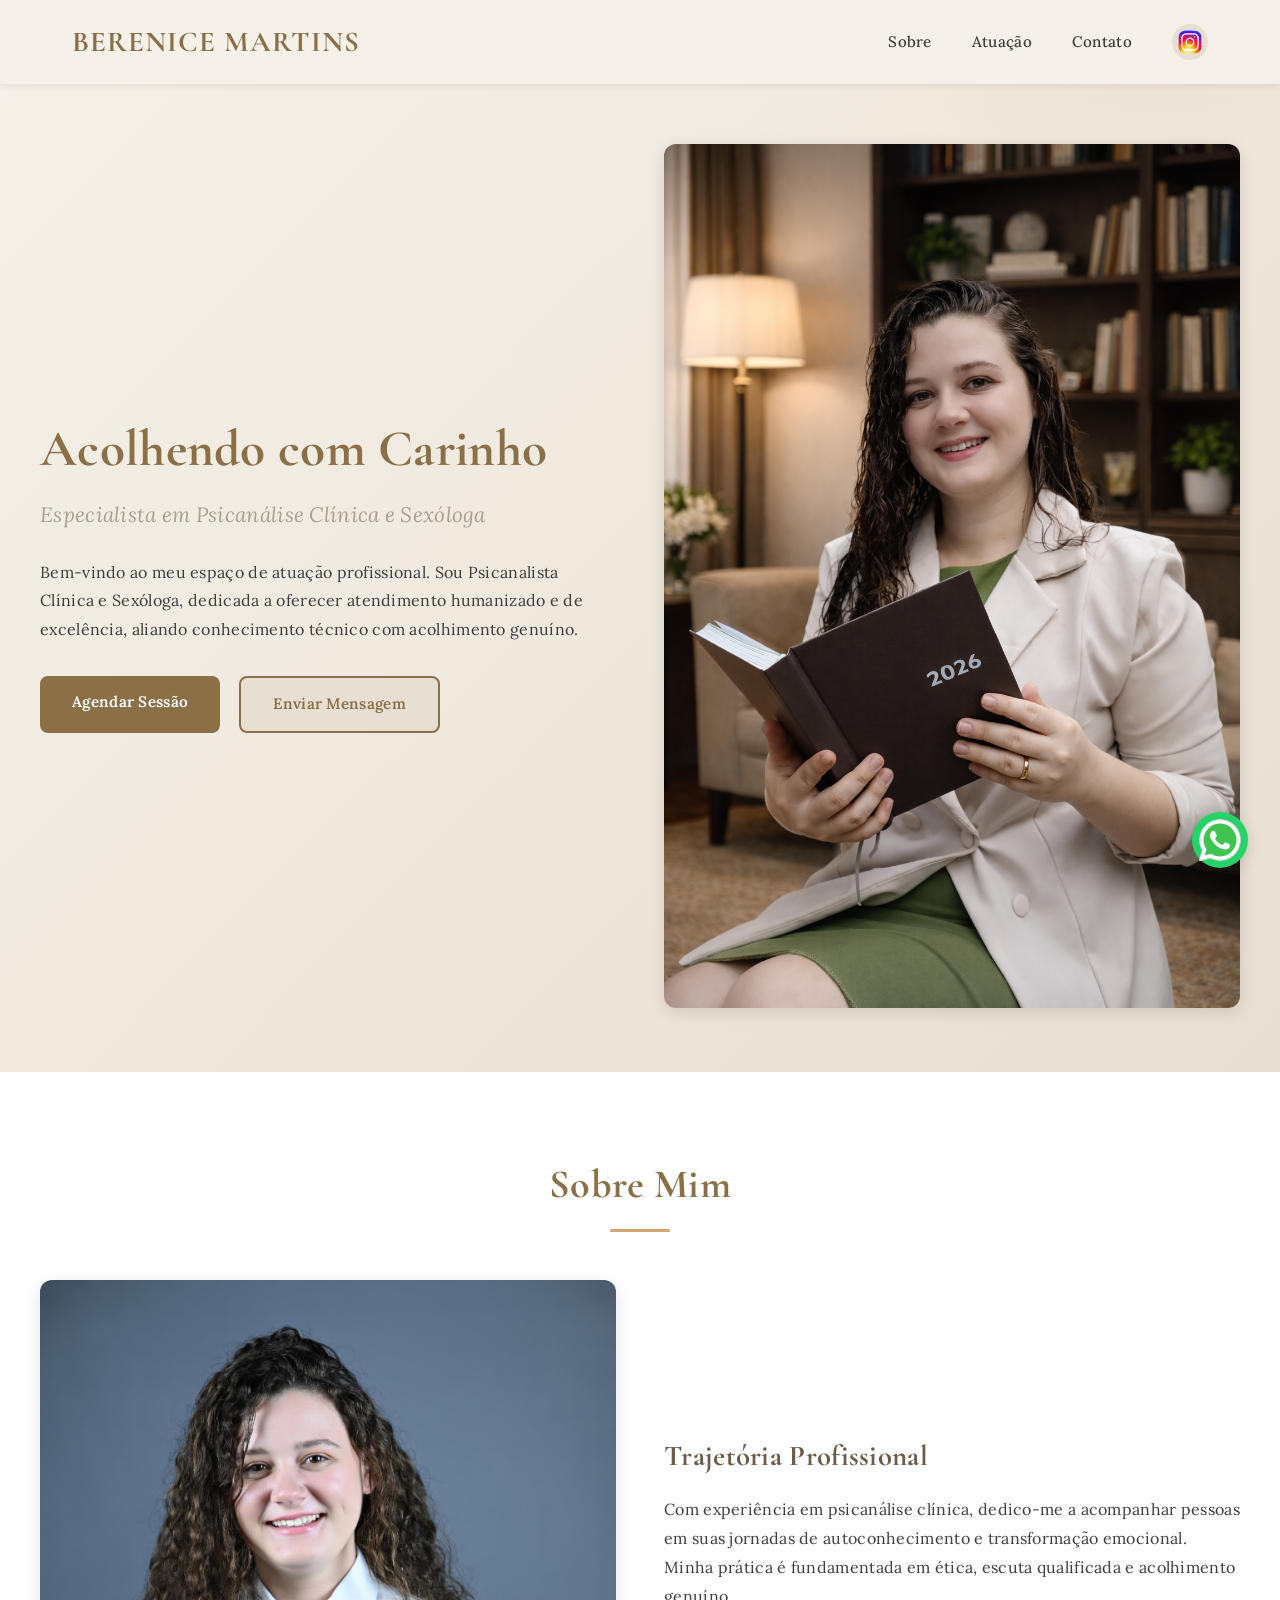
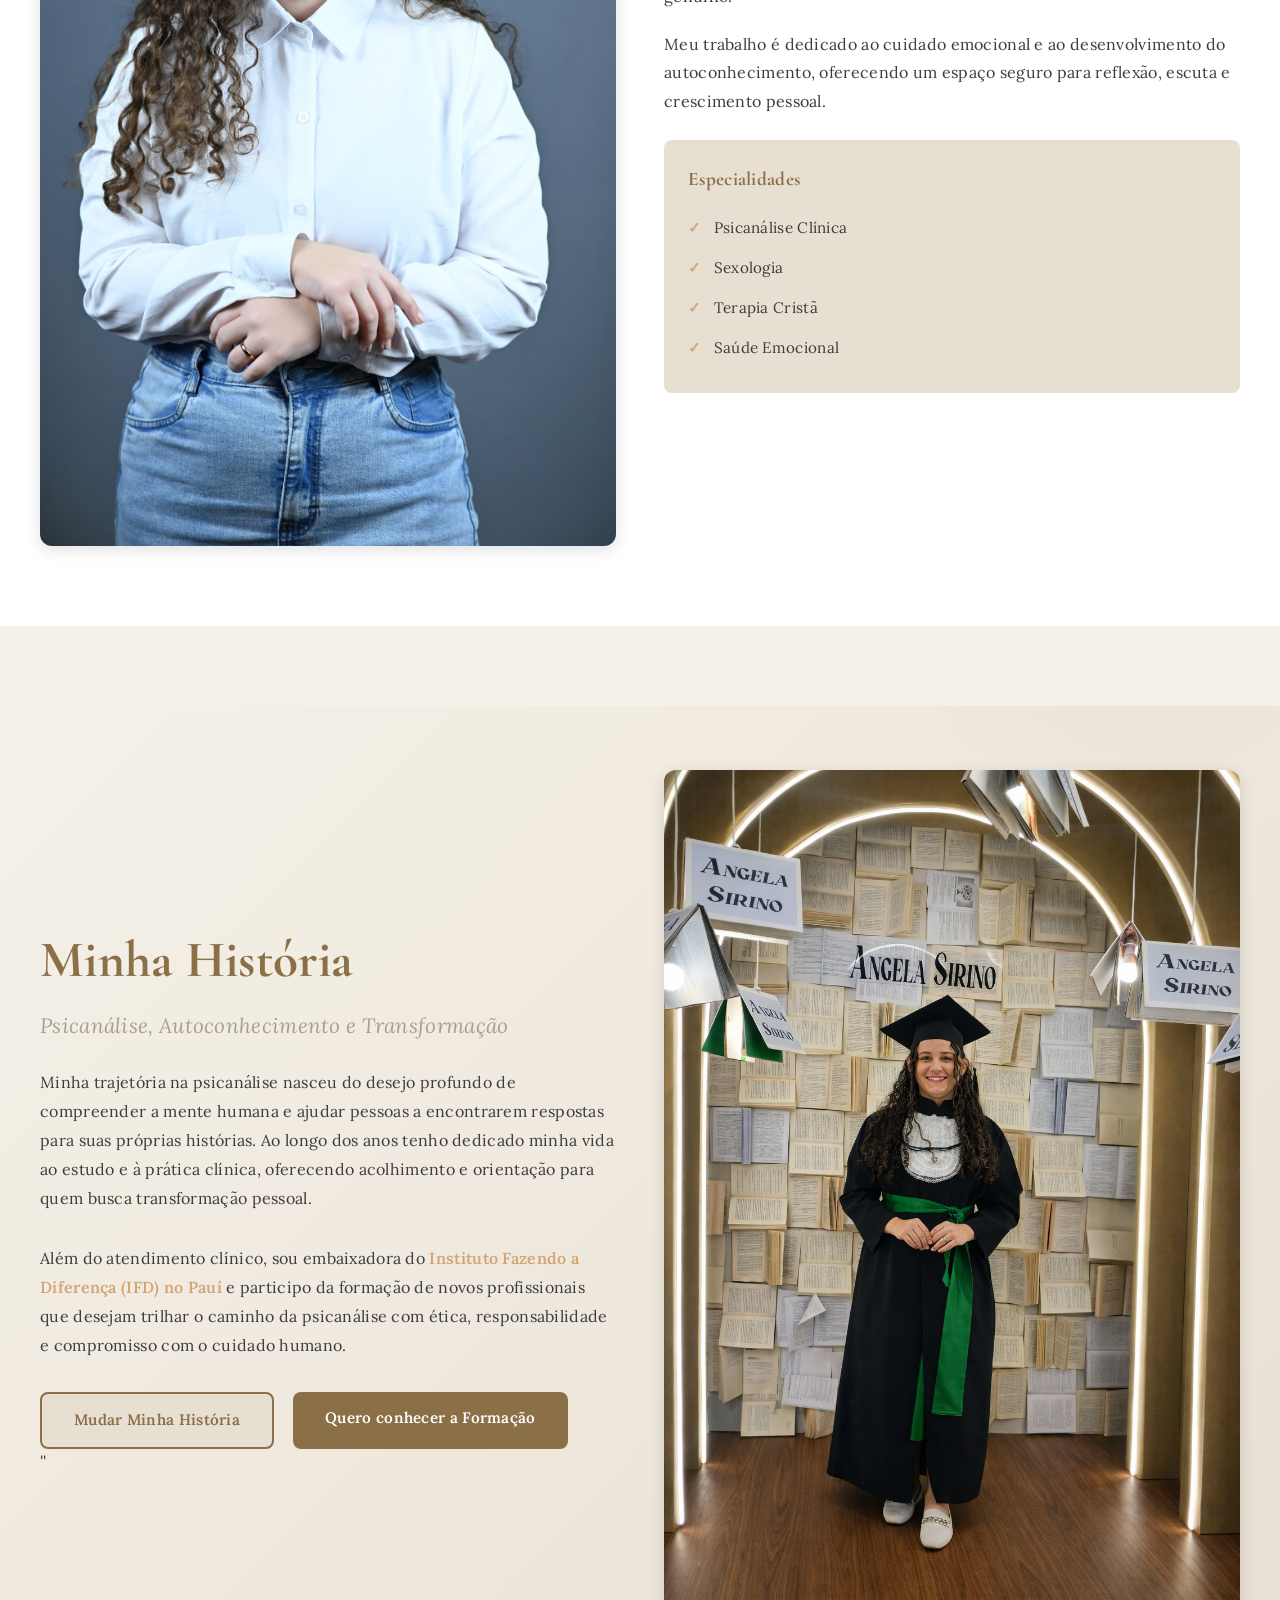
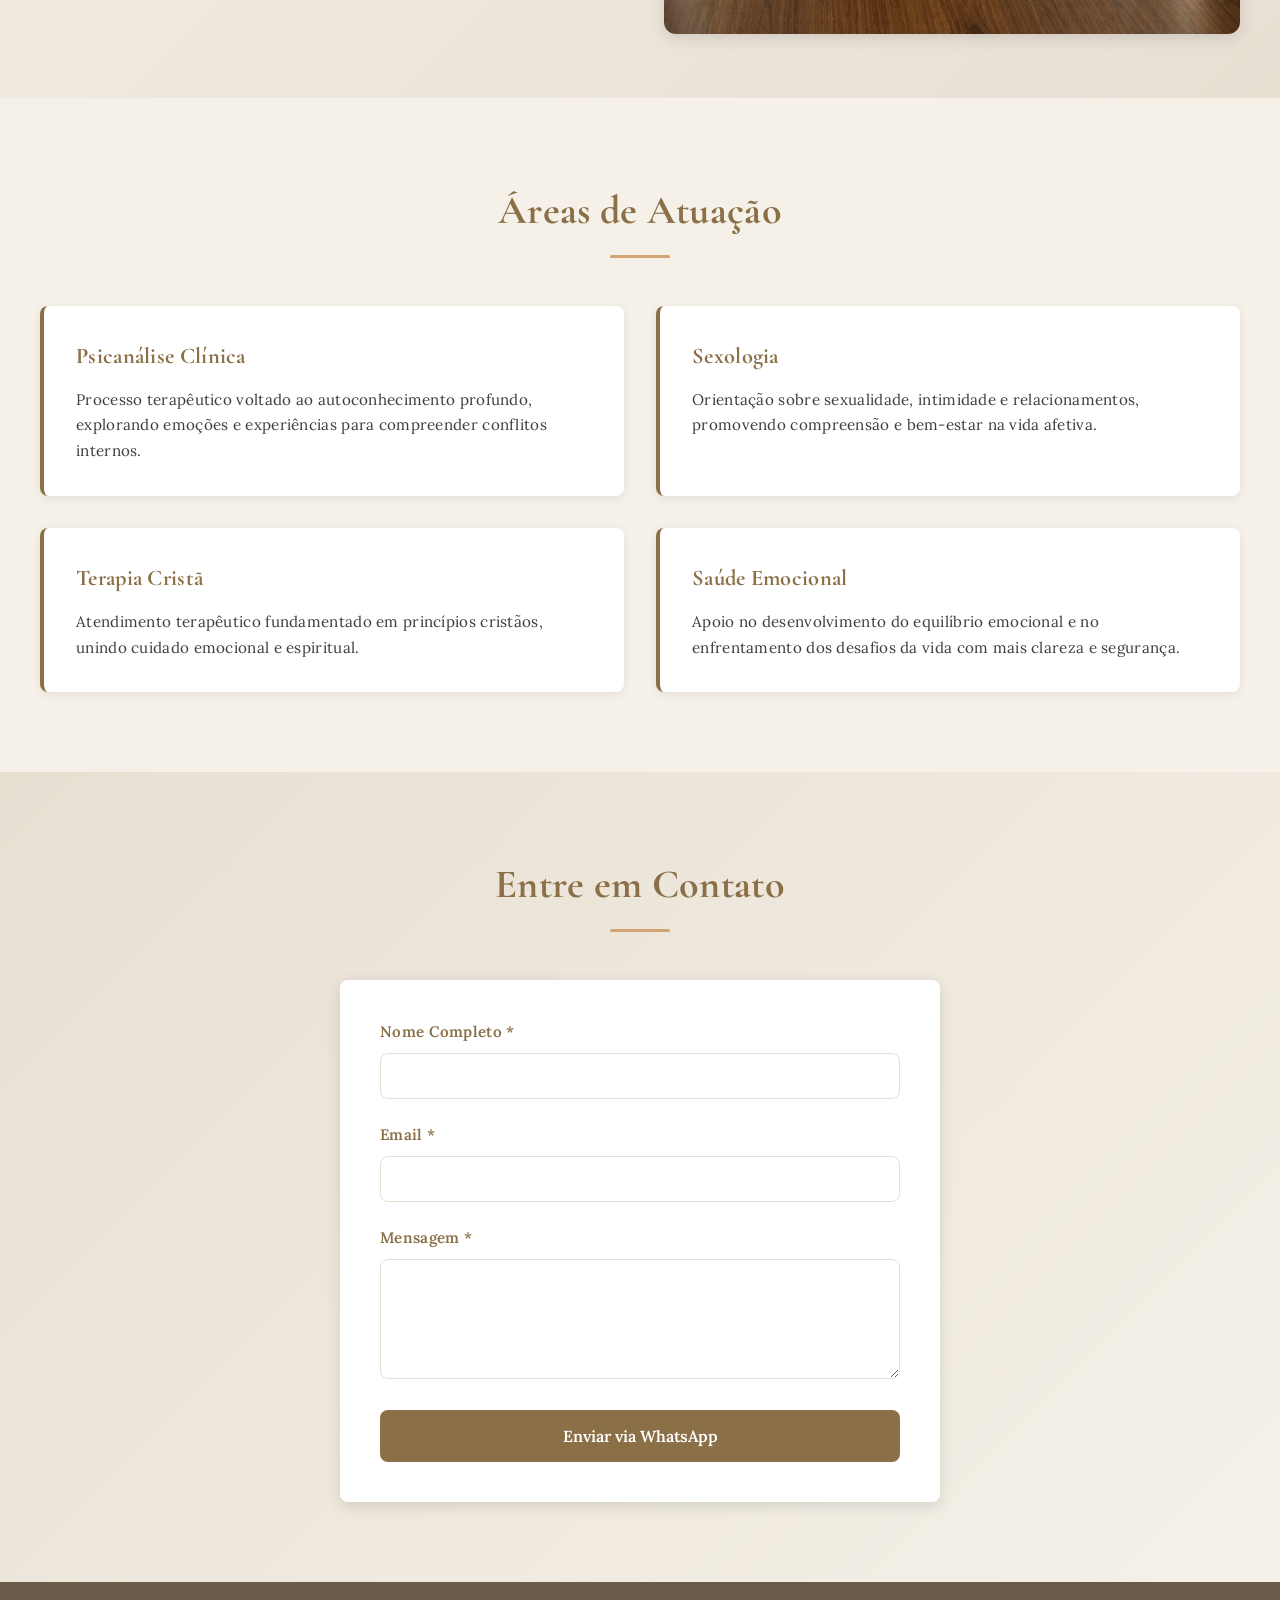
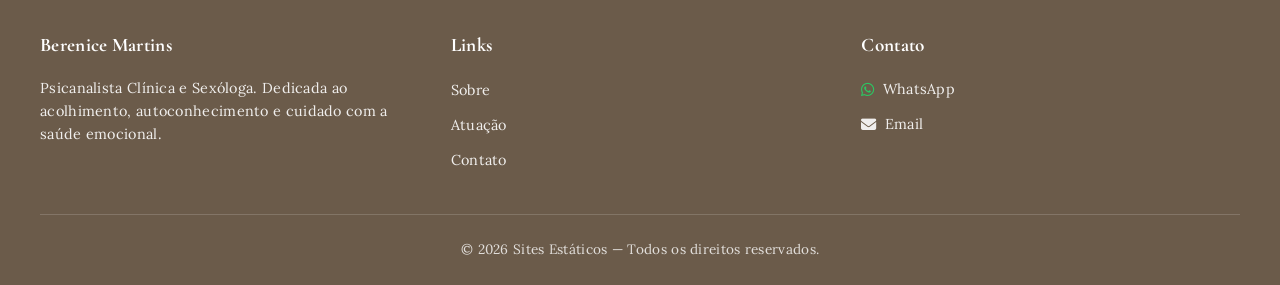
==== commit 0b55b966: "alteração dados do site v1.2" ====
--- a/index.html
+++ b/index.html
@@ -131,7 +131,7 @@
             target="_blank" class="btn btn-primary">
             Quero conhecer a Formação
           </a>
-        </div>
+        </div>''
       </div>
       <div class="hero-image">
         <img src="./assets/images/historia.png" alt="História profissional">
